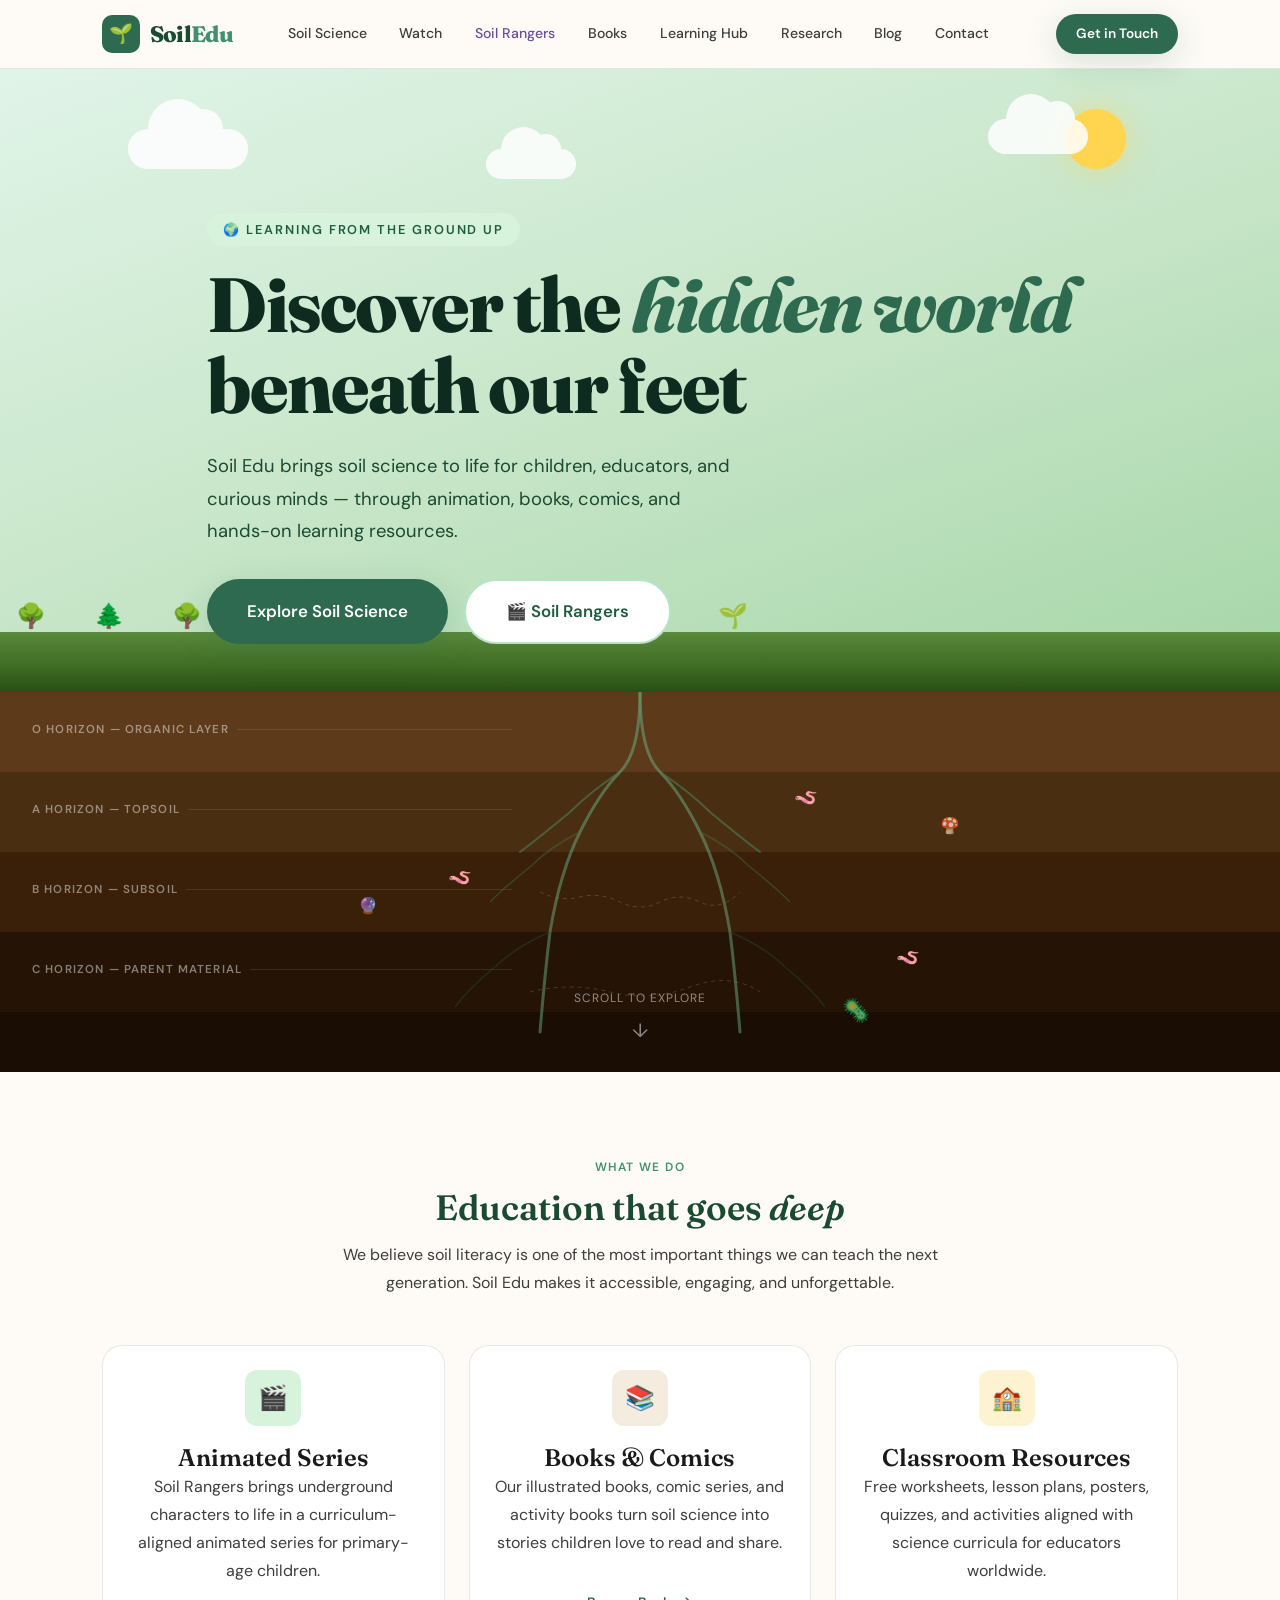
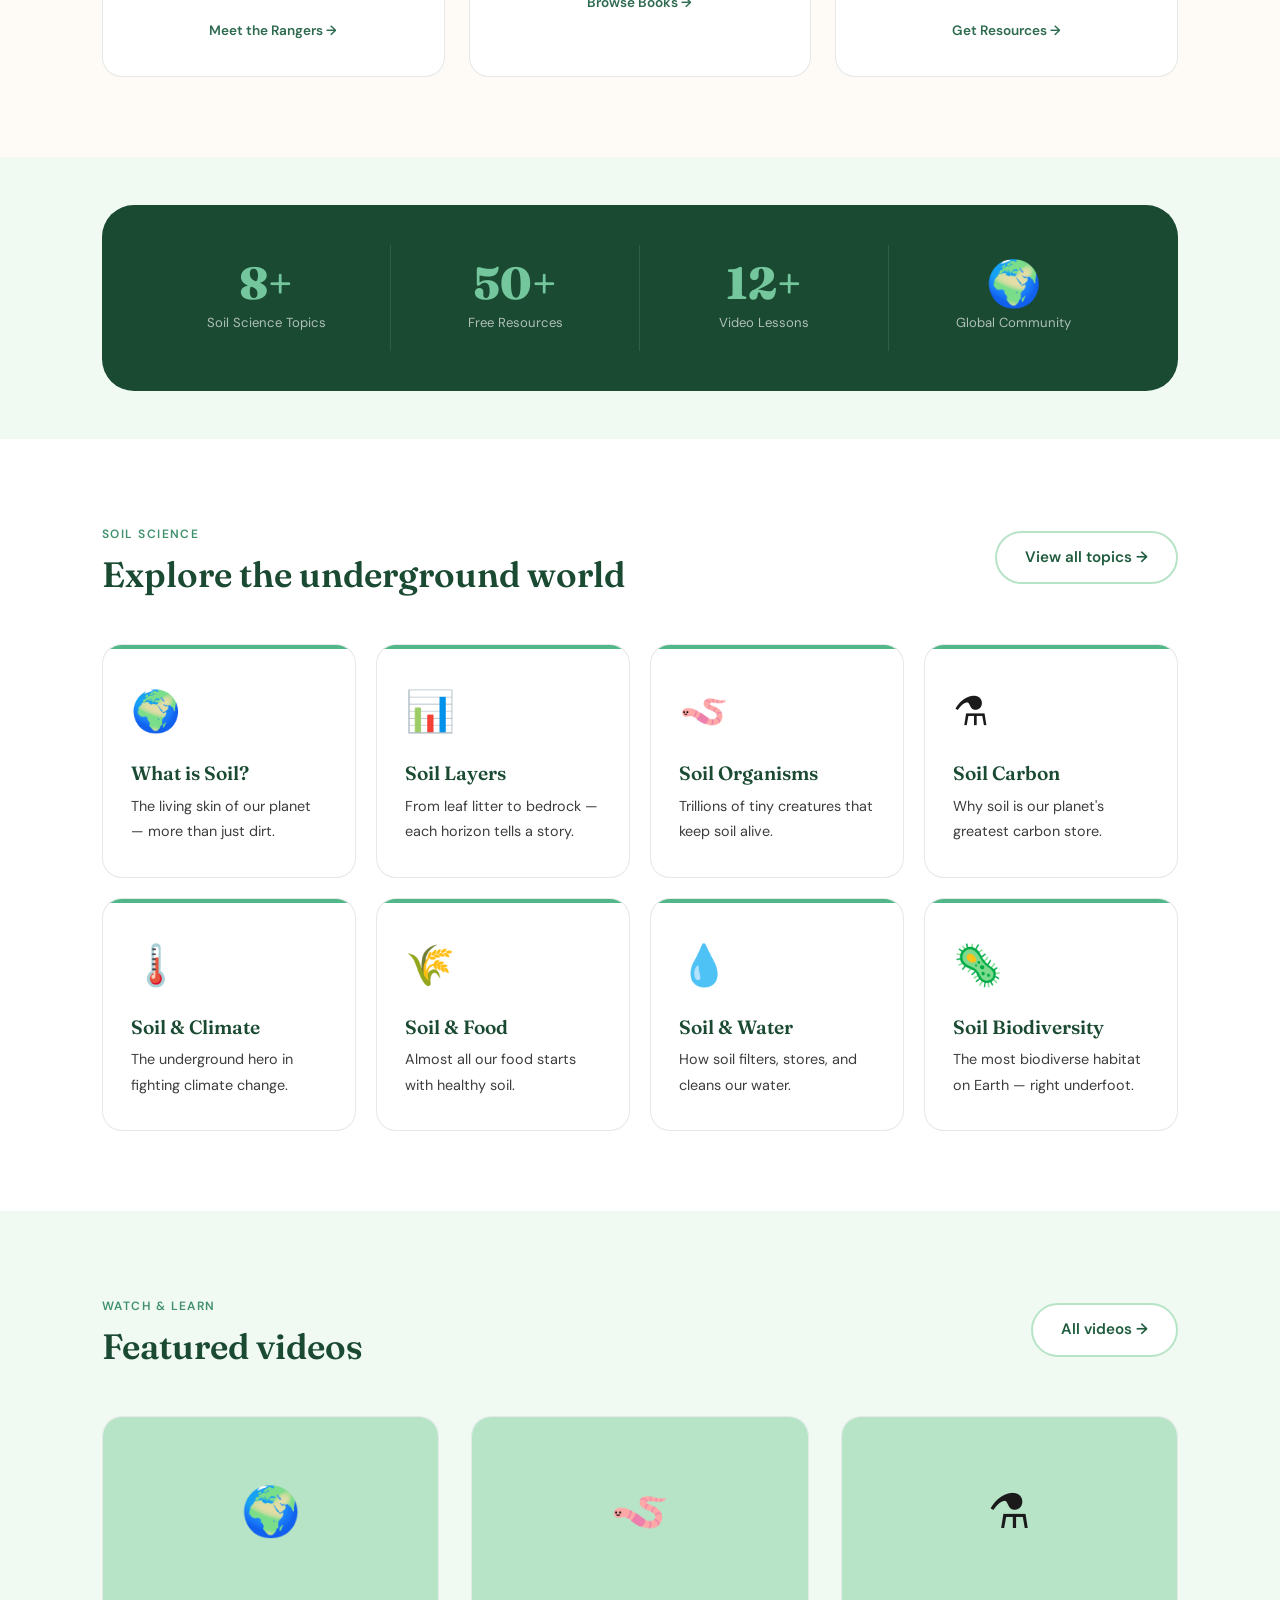
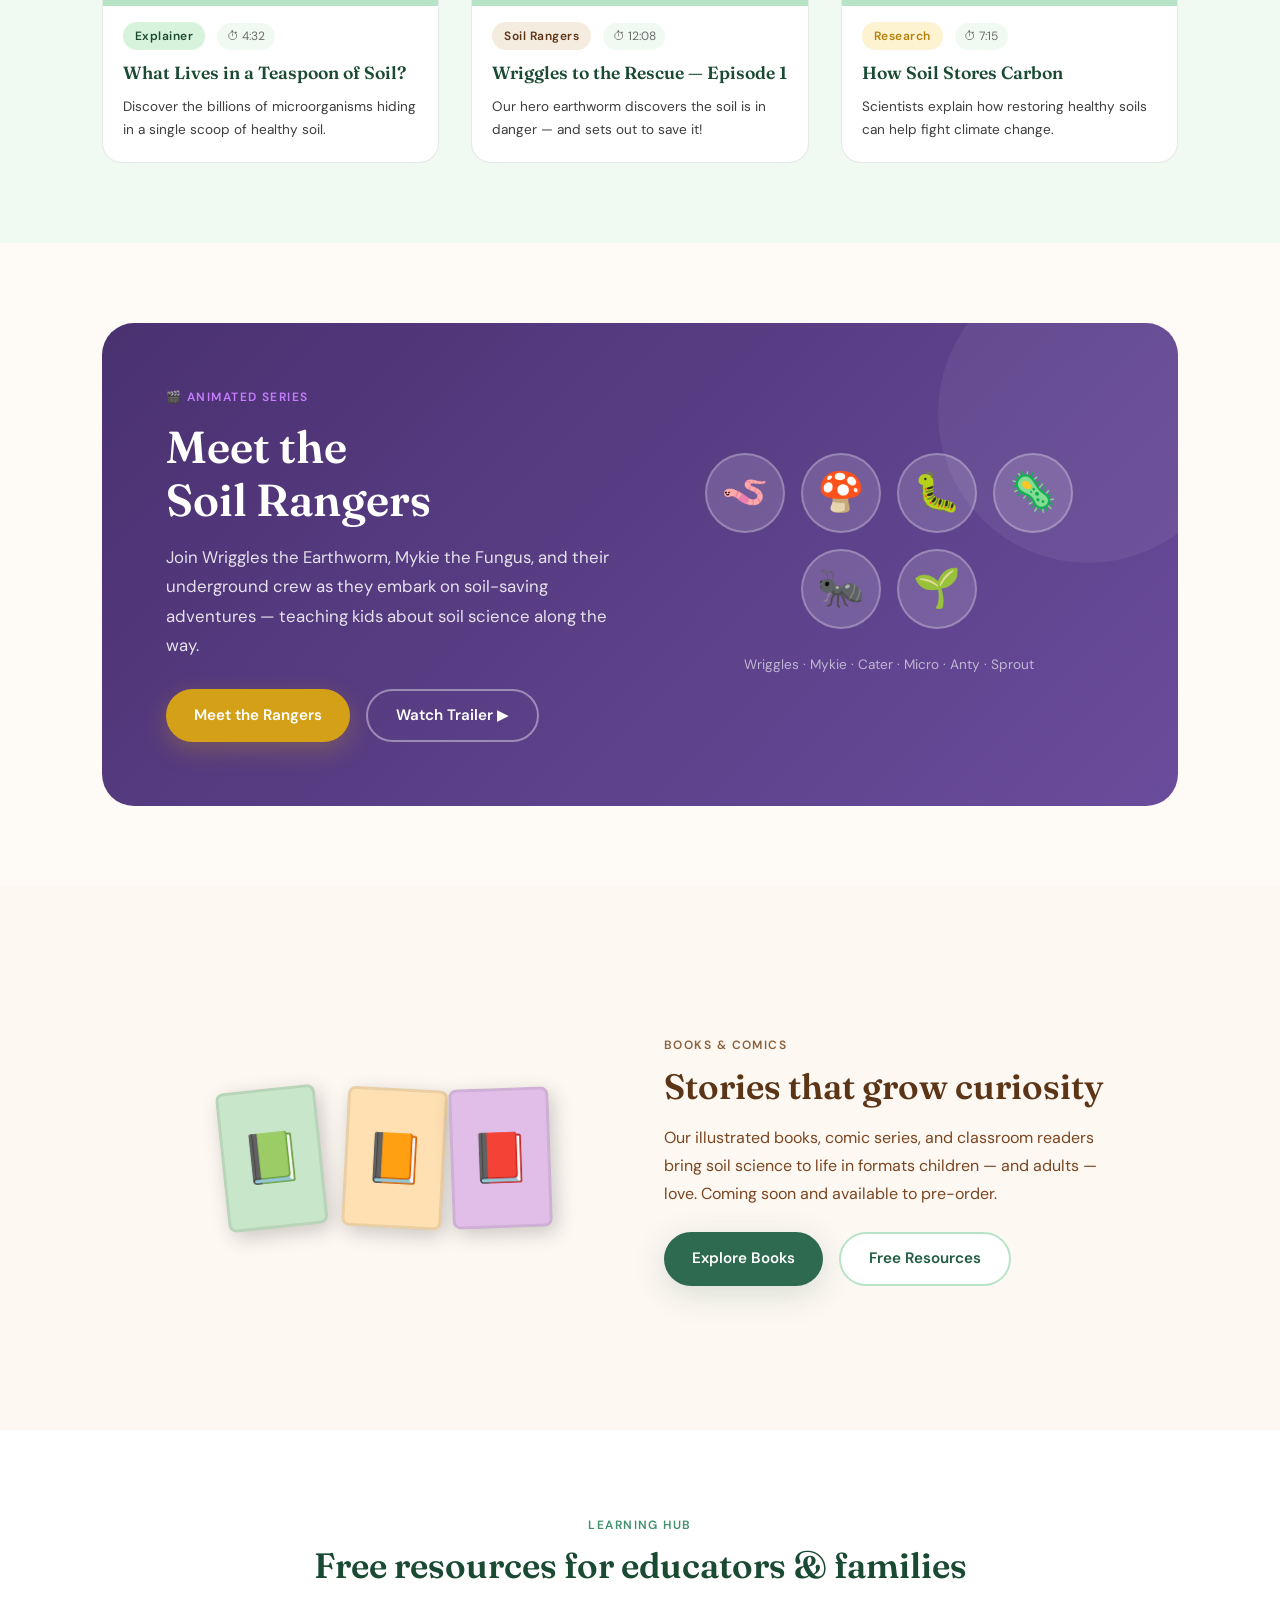
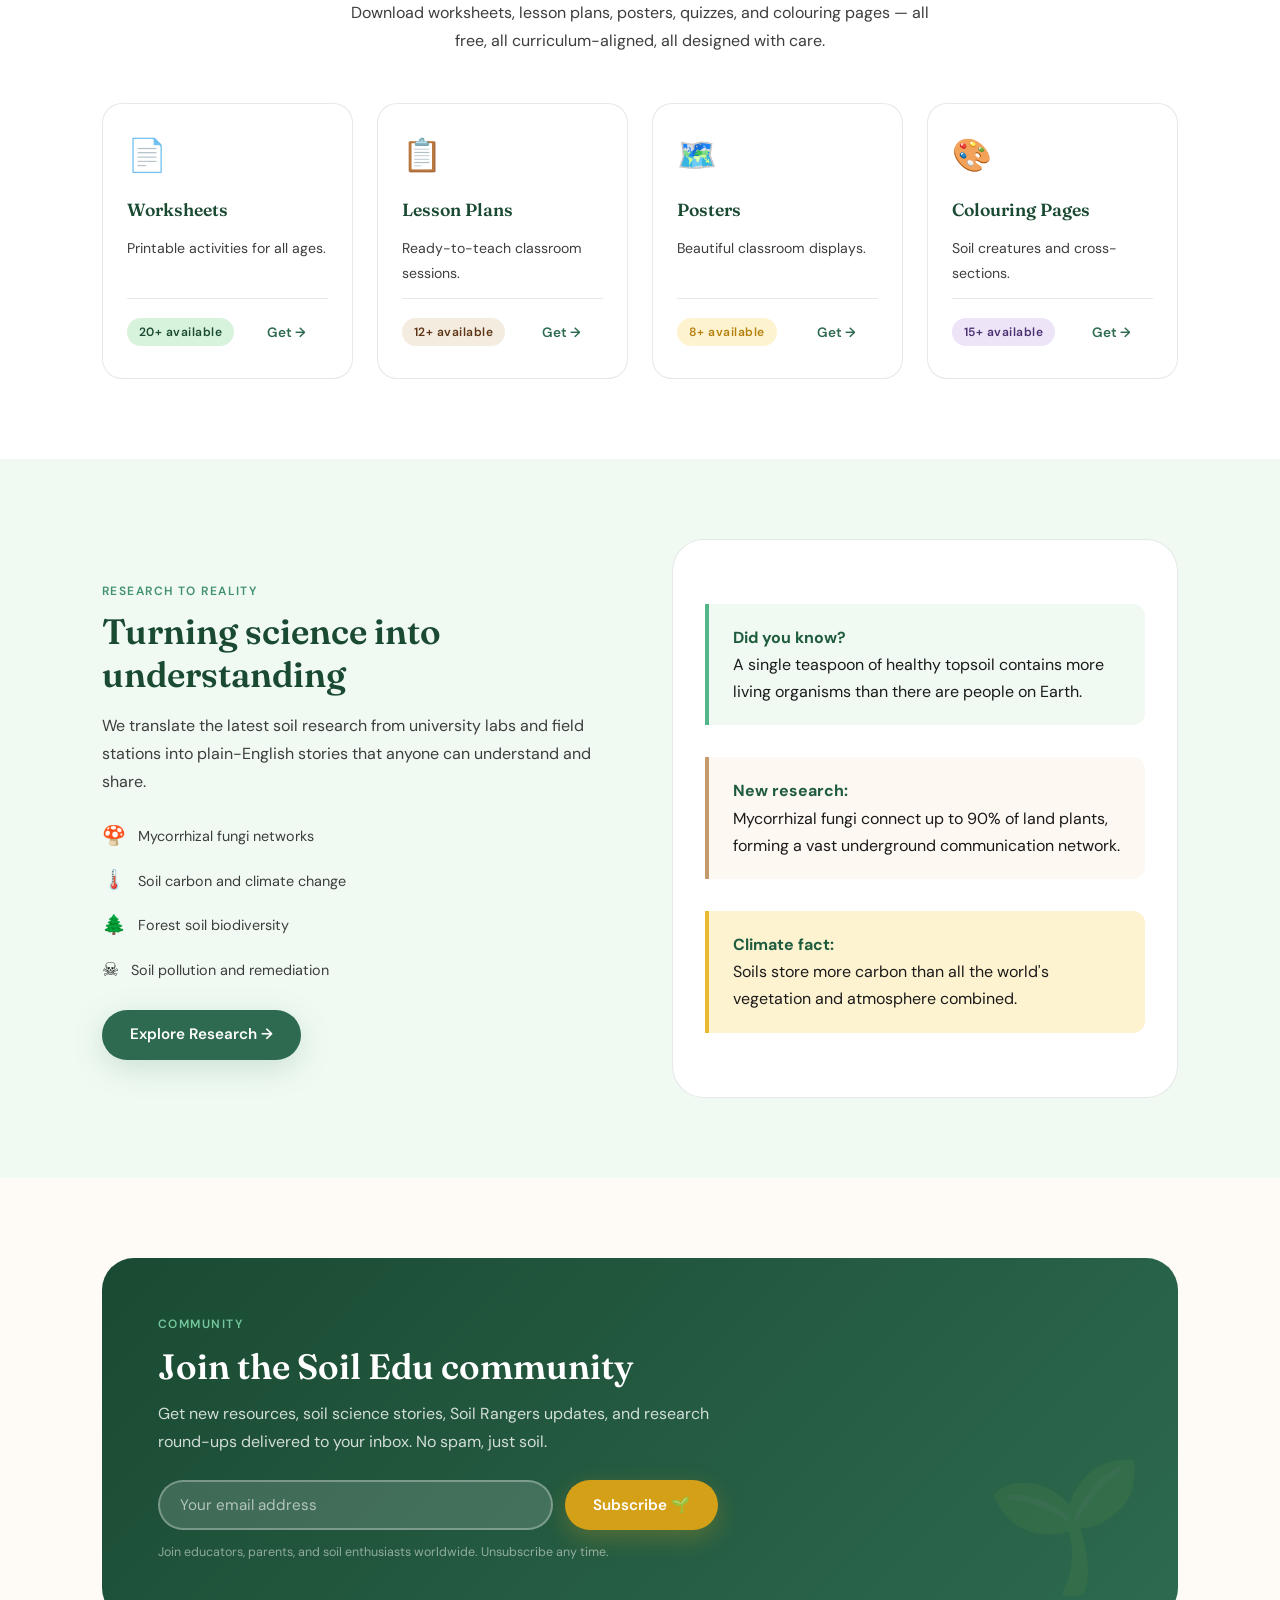
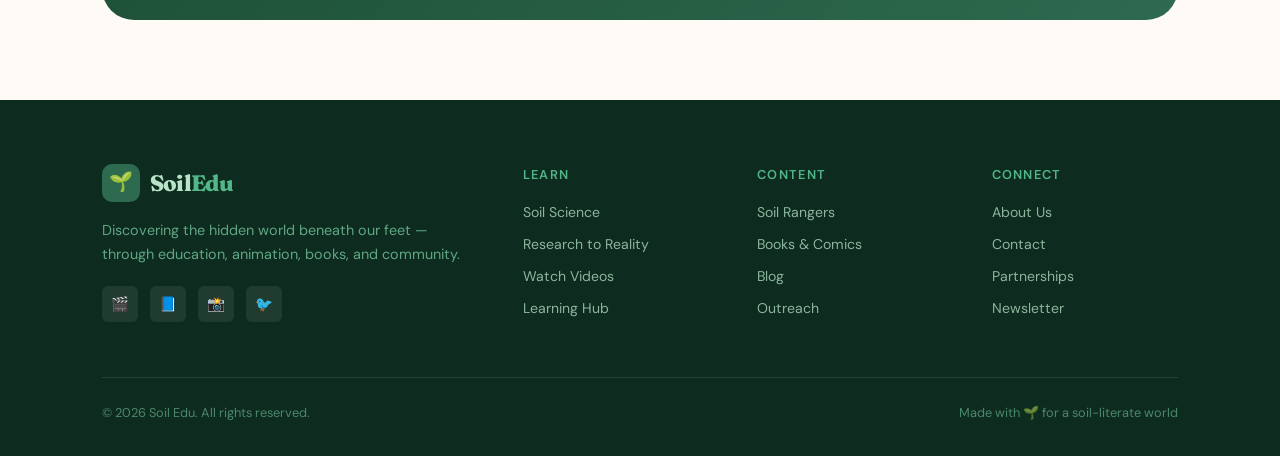
==== index.html @ 31ff9ec4 "Initial commit Created from https://vercel.com/new" ====
<!DOCTYPE html>
<html lang="en">
<head>
<meta charset="UTF-8">
<meta name="viewport" content="width=device-width, initial-scale=1.0">
<title>Soil Edu — Learning from the Ground Up</title>
<meta name="description" content="Discover the hidden world beneath our feet. Soil Edu is a soil science education platform for children, educators, and curious minds.">
<link rel="stylesheet" href="css/style.css">
<style>
/* ── HOME-SPECIFIC ─── */
.hero-above {
  min-height: 70vh;
  background: linear-gradient(160deg, #e0f4e8 0%, #c8e6c9 50%, #a5d6a7 100%);
}
.hero-landscape {
  position: absolute; bottom: 0; left: 0; right: 0; height: 200px;
  pointer-events: none; overflow: hidden;
}
.cloud {
  position: absolute; background: white; border-radius: 40px;
  opacity: 0.85;
}
.cloud::before, .cloud::after {
  content: ''; position: absolute; background: white; border-radius: 50%;
}
.cloud-1 { width: 120px; height: 40px; top: 60px; left: 10%; }
.cloud-1::before { width: 60px; height: 60px; top: -30px; left: 20px; }
.cloud-1::after  { width: 40px; height: 40px; top: -20px; left: 55px; }
.cloud-2 { width: 90px; height: 30px; top: 80px; left: 38%; }
.cloud-2::before { width: 45px; height: 45px; top: -22px; left: 15px; }
.cloud-2::after  { width: 30px; height: 30px; top: -15px; left: 45px; }
.cloud-3 { width: 100px; height: 35px; top: 50px; right: 15%; }
.cloud-3::before { width: 50px; height: 50px; top: -25px; left: 18px; }
.cloud-3::after  { width: 35px; height: 35px; top: -18px; left: 52px; }
.sun {
  position: absolute; top: 40px; right: 12%;
  width: 60px; height: 60px; background: #FFD54F;
  border-radius: 50%; box-shadow: 0 0 30px rgba(255,213,79,0.5);
}
.ground-strip {
  background: linear-gradient(180deg, #5a8a3c 0%, #3d6b22 60%, #2a4d17 100%);
  height: 60px; position: absolute; bottom: 0; left: 0; right: 0;
  border-radius: 0 0 0 0;
}
.ground-strip::before {
  content: '🌳🌲🌳🌿🌱🌿🌲🌳🌿🌱';
  position: absolute; bottom: 55px; left: 0; right: 0;
  text-align: justify; font-size: 1.5rem; letter-spacing: 3rem;
  padding: 0 1rem;
}
.hero-below-soil {
  position: relative; background: linear-gradient(180deg, #4a2c0a 0%, #3b2208 40%, #251606 100%);
  height: 380px; overflow: hidden;
}
.soil-stripe { position: absolute; left: 0; right: 0; }
.s1 { top: 0; height: 80px; background: #5d3a1a; }
.s2 { top: 80px; height: 80px; background: #4a2e12; }
.s3 { top: 160px; height: 80px; background: #3a2008; }
.s4 { top: 240px; height: 80px; background: #251406; }
.s5 { top: 320px; height: 60px; background: #1a0e04; }
.soil-label {
  position: absolute; left: 2rem; font-size: 0.72rem; font-weight: 600;
  letter-spacing: 0.1em; text-transform: uppercase; color: rgba(255,255,255,0.45);
  display: flex; align-items: center; gap: 0.5rem;
}
.soil-label::after { content: ''; flex: 1; height: 1px; background: rgba(255,255,255,0.1); }
.l1 { top: 28px; } .l2 { top: 108px; } .l3 { top: 188px; } .l4 { top: 268px; }

/* roots SVG styled inline */
.root-svg { position: absolute; top: 0; left: 50%; transform: translateX(-50%); opacity: 0.6; }
.worm { position: absolute; font-size: 1.2rem; animation: wiggle 3s ease-in-out infinite; }
.fungus { position: absolute; font-size: 1rem; opacity: 0.7; }
@keyframes wiggle { 0%,100%{transform:rotate(-8deg)} 50%{transform:rotate(8deg)} }

.scroll-hint {
  position: absolute; bottom: 1.5rem; left: 50%; transform: translateX(-50%);
  display: flex; flex-direction: column; align-items: center; gap: 0.4rem;
  font-size: 0.75rem; color: rgba(255,255,255,0.5); letter-spacing: 0.08em;
  text-transform: uppercase;
  animation: bounce 2s ease-in-out infinite;
}
.scroll-hint .arrow { font-size: 1.2rem; }
@keyframes bounce { 0%,100%{transform:translateX(-50%) translateY(0)} 50%{transform:translateX(-50%) translateY(6px)} }

/* ── EXPLORE SECTION ── */
.topic-grid { display: grid; grid-template-columns: repeat(auto-fit, minmax(200px,1fr)); gap: 1.25rem; }

/* ── VIDEO SECTION ── */
.video-thumb-img {
  width: 100%; aspect-ratio: 16/9;
  background: var(--green-200); display: flex; align-items: center; justify-content: center;
  font-size: 3rem; border-radius: var(--radius-md) var(--radius-md) 0 0;
}
.video-wrapper { background: var(--white); border: 1px solid var(--border); border-radius: var(--radius-lg); overflow: hidden; transition: var(--transition); }
.video-wrapper:hover { box-shadow: var(--shadow-md); transform: translateY(-4px); }
.video-info { padding: 1rem 1.25rem 1.25rem; }
.video-duration { font-size: 0.75rem; color: var(--text-muted); background: var(--green-50); padding: 0.2rem 0.6rem; border-radius: var(--radius-pill); }

/* ── RANGERS SPOTLIGHT ── */
.rangers-spotlight {
  background: linear-gradient(135deg, var(--purple-700) 0%, var(--purple-600) 100%);
  border-radius: var(--radius-xl); padding: 4rem; color: var(--white);
  position: relative; overflow: hidden; display: grid; grid-template-columns: 1fr 1fr; gap: 3rem; align-items: center;
}
.rangers-spotlight::before {
  content: ''; position: absolute; top: -60px; right: -60px;
  width: 300px; height: 300px; border-radius: 50%;
  background: rgba(255,255,255,0.06); pointer-events: none;
}
.rangers-chars { display: flex; gap: 0.5rem; justify-content: center; }
.char-bubble {
  width: 80px; height: 80px; border-radius: 50%;
  display: flex; align-items: center; justify-content: center; font-size: 2.4rem;
  background: rgba(255,255,255,0.15); border: 2px solid rgba(255,255,255,0.25);
  transition: var(--transition);
}
.char-bubble:hover { transform: scale(1.15) translateY(-4px); background: rgba(255,255,255,0.25); }

/* ── STATS BANNER ── */
.stats-banner {
  background: var(--green-800); color: var(--white);
  border-radius: var(--radius-xl); padding: 2.5rem; margin: 0;
  display: grid; grid-template-columns: repeat(4,1fr); divide-x: 1px;
}
.stat-item { text-align: center; padding: 1rem; border-right: 1px solid rgba(255,255,255,0.1); }
.stat-item:last-child { border-right: none; }
.stat-number { font-family: var(--font-display); font-size: 2.8rem; font-weight: 800; color: var(--green-300); line-height: 1; }
.stat-label { font-size: 0.82rem; color: rgba(255,255,255,0.65); margin-top: 0.4rem; }

/* ── BOOKS TEASER ── */
.books-teaser { background: var(--brown-50); border-radius: var(--radius-xl); padding: 4rem; display: grid; grid-template-columns: 1fr 1fr; gap: 3rem; align-items: center; }
.book-stack { display: flex; gap: 0.75rem; justify-content: center; flex-wrap: wrap; }
.book-cover {
  width: 100px; height: 140px; border-radius: 8px; display: flex; align-items: center; justify-content: center;
  font-size: 3rem; border: 3px solid rgba(0,0,0,0.08);
  transform-origin: bottom center;
  box-shadow: 4px 6px 20px rgba(0,0,0,0.2);
  transition: var(--transition);
}
.book-cover:hover { transform: rotate(-5deg) translateY(-8px); }
.book-cover:nth-child(1) { background: #c8e6c9; transform: rotate(-6deg); }
.book-cover:nth-child(2) { background: #ffe0b2; transform: rotate(3deg); }
.book-cover:nth-child(3) { background: #e1bee7; transform: rotate(-2deg); }

@media (max-width: 768px) {
  .rangers-spotlight, .books-teaser { grid-template-columns: 1fr; padding: 2.5rem; }
  .stats-banner { grid-template-columns: 1fr 1fr; }
}
</style>
</head>
<body>

<!-- NAV -->
<nav class="nav">
  <div class="nav-inner">
    <a href="index.html" class="nav-logo">
      <div class="nav-logo-mark">🌱</div>
      <span class="nav-logo-text">Soil<span>Edu</span></span>
    </a>
    <div class="nav-links">
      <a href="pages/soil-science.html" class="nav-link">Soil Science</a>
      <a href="pages/watch.html" class="nav-link">Watch</a>
      <a href="pages/soil-rangers.html" class="nav-link rangers">Soil Rangers</a>
      <a href="pages/books.html" class="nav-link">Books</a>
      <a href="pages/learning-hub.html" class="nav-link">Learning Hub</a>
      <a href="pages/research.html" class="nav-link">Research</a>
      <a href="pages/blog.html" class="nav-link">Blog</a>
      <a href="pages/contact.html" class="nav-link">Contact</a>
    </div>
    <a href="pages/contact.html" class="btn btn-primary btn-sm nav-cta">Get in Touch</a>
    <div class="nav-hamburger" aria-label="Menu">
      <span></span><span></span><span></span>
    </div>
  </div>
  <div class="nav-mobile">
    <a href="pages/soil-science.html" class="nav-link">Soil Science</a>
    <a href="pages/watch.html" class="nav-link">Watch</a>
    <a href="pages/soil-rangers.html" class="nav-link">🎬 Soil Rangers</a>
    <a href="pages/books.html" class="nav-link">Books & Comics</a>
    <a href="pages/learning-hub.html" class="nav-link">Learning Hub</a>
    <a href="pages/research.html" class="nav-link">Research</a>
    <a href="pages/blog.html" class="nav-link">Blog</a>
    <a href="pages/contact.html" class="nav-link">Contact</a>
  </div>
</nav>

<!-- HERO -->
<section class="hero">
  <!-- Above ground -->
  <div class="hero-above" style="min-height:65vh; position:relative;">
    <div class="sun"></div>
    <div class="cloud cloud-1"></div>
    <div class="cloud cloud-2"></div>
    <div class="cloud cloud-3"></div>
    <div class="hero-content" style="padding-top:4rem">
      <div class="hero-tagline">🌍 Learning from the Ground Up</div>
      <h1 class="hero-title">Discover the <em>hidden world</em><br>beneath our feet</h1>
      <p class="hero-subtitle">Soil Edu brings soil science to life for children, educators, and curious minds — through animation, books, comics, and hands-on learning resources.</p>
      <div class="hero-actions">
        <a href="pages/soil-science.html" class="btn btn-primary btn-lg">Explore Soil Science</a>
        <a href="pages/soil-rangers.html" class="btn btn-secondary btn-lg">🎬 Soil Rangers</a>
      </div>
    </div>
    <div class="ground-strip"></div>
  </div>

  <!-- Below ground — soil cross-section -->
  <div class="hero-below-soil">
    <div class="soil-stripe s1"></div>
    <div class="soil-stripe s2"></div>
    <div class="soil-stripe s3"></div>
    <div class="soil-stripe s4"></div>
    <div class="soil-stripe s5"></div>

    <span class="soil-label l1" style="left:2rem;right:60%">O Horizon — Organic layer</span>
    <span class="soil-label l2" style="left:2rem;right:60%">A Horizon — Topsoil</span>
    <span class="soil-label l3" style="left:2rem;right:60%">B Horizon — Subsoil</span>
    <span class="soil-label l4" style="left:2rem;right:60%">C Horizon — Parent material</span>

    <!-- Roots SVG -->
    <svg class="root-svg" width="600" height="380" viewBox="0 0 600 380" fill="none" xmlns="http://www.w3.org/2000/svg">
      <path d="M300 0 Q300 60 280 80 Q260 100 240 140 Q220 180 210 240 Q205 280 200 340" stroke="#74c69d" stroke-width="3" stroke-linecap="round" fill="none" opacity="0.7"/>
      <path d="M300 0 Q300 60 320 80 Q340 100 360 140 Q380 180 390 240 Q395 280 400 340" stroke="#74c69d" stroke-width="3" stroke-linecap="round" fill="none" opacity="0.7"/>
      <path d="M280 80 Q250 100 230 120 Q200 145 180 160" stroke="#52b788" stroke-width="2" stroke-linecap="round" fill="none" opacity="0.6"/>
      <path d="M320 80 Q350 100 370 120 Q400 145 420 160" stroke="#52b788" stroke-width="2" stroke-linecap="round" fill="none" opacity="0.6"/>
      <path d="M240 140 Q210 155 190 175 Q165 195 150 210" stroke="#40916c" stroke-width="1.5" fill="none" opacity="0.5"/>
      <path d="M360 140 Q390 155 410 175 Q435 195 450 210" stroke="#40916c" stroke-width="1.5" fill="none" opacity="0.5"/>
      <path d="M210 240 Q175 255 155 275 Q130 295 115 315" stroke="#2d6a4f" stroke-width="1.5" fill="none" opacity="0.45"/>
      <path d="M390 240 Q425 255 445 275 Q470 295 485 315" stroke="#2d6a4f" stroke-width="1.5" fill="none" opacity="0.45"/>
      <!-- fungal threads -->
      <path d="M200 200 Q220 210 240 205 Q260 200 280 210 Q300 220 320 210 Q340 200 360 210 Q380 220 400 200" stroke="#ddb892" stroke-width="1" fill="none" opacity="0.4" stroke-dasharray="4 4"/>
      <path d="M190 300 Q230 290 270 300 Q310 310 350 295 Q390 280 420 300" stroke="#ddb892" stroke-width="1" fill="none" opacity="0.35" stroke-dasharray="4 4"/>
    </svg>

    <div class="worm" style="top:90px;left:62%;animation-delay:0.5s">🪱</div>
    <div class="worm" style="top:170px;left:35%;animation-delay:1.2s">🪱</div>
    <div class="worm" style="top:250px;left:70%;animation-delay:0.8s">🪱</div>
    <div class="fungus" style="top:120px;right:25%">🍄</div>
    <div class="fungus" style="top:200px;left:28%">🔮</div>
    <div class="fungus" style="top:300px;right:32%;font-size:1.4rem">🦠</div>

    <div class="scroll-hint">
      <span>Scroll to explore</span>
      <span class="arrow">↓</span>
    </div>
  </div>
</section>

<!-- WHAT IS SOIL EDU -->
<section class="section bg-cream">
  <div class="container">
    <div class="section-header center reveal">
      <span class="eyebrow">What we do</span>
      <h2>Education that goes <em>deep</em></h2>
      <p>We believe soil literacy is one of the most important things we can teach the next generation. Soil Edu makes it accessible, engaging, and unforgettable.</p>
    </div>
    <div class="grid-3" style="gap:1.5rem">
      <div class="card card-body reveal reveal-delay-1" style="text-align:center">
        <div class="feature-icon" style="margin:0 auto 1rem">🎬</div>
        <h3>Animated Series</h3>
        <p>Soil Rangers brings underground characters to life in a curriculum-aligned animated series for primary-age children.</p>
        <a href="pages/soil-rangers.html" class="btn btn-ghost btn-sm mt-3">Meet the Rangers →</a>
      </div>
      <div class="card card-body reveal reveal-delay-2" style="text-align:center">
        <div class="feature-icon brown" style="margin:0 auto 1rem">📚</div>
        <h3>Books & Comics</h3>
        <p>Our illustrated books, comic series, and activity books turn soil science into stories children love to read and share.</p>
        <a href="pages/books.html" class="btn btn-ghost btn-sm mt-3">Browse Books →</a>
      </div>
      <div class="card card-body reveal reveal-delay-3" style="text-align:center">
        <div class="feature-icon gold" style="margin:0 auto 1rem">🏫</div>
        <h3>Classroom Resources</h3>
        <p>Free worksheets, lesson plans, posters, quizzes, and activities aligned with science curricula for educators worldwide.</p>
        <a href="pages/learning-hub.html" class="btn btn-ghost btn-sm mt-3">Get Resources →</a>
      </div>
    </div>
  </div>
</section>

<!-- STATS -->
<section class="section-sm" style="background:var(--green-50)">
  <div class="container">
    <div class="stats-banner reveal">
      <div class="stat-item"><div class="stat-number">8+</div><div class="stat-label">Soil Science Topics</div></div>
      <div class="stat-item"><div class="stat-number">50+</div><div class="stat-label">Free Resources</div></div>
      <div class="stat-item"><div class="stat-number">12+</div><div class="stat-label">Video Lessons</div></div>
      <div class="stat-item"><div class="stat-number">🌍</div><div class="stat-label">Global Community</div></div>
    </div>
  </div>
</section>

<!-- EXPLORE SOIL SCIENCE -->
<section class="section bg-white">
  <div class="container">
    <div class="flex-between mb-6 reveal">
      <div>
        <span class="eyebrow">Soil Science</span>
        <h2 style="color:var(--green-800);margin-top:0.5rem">Explore the underground world</h2>
      </div>
      <a href="pages/soil-science.html" class="btn btn-secondary">View all topics →</a>
    </div>
    <div class="topic-grid">
      <a href="pages/soil-science.html#what-is-soil" class="topic-card reveal reveal-delay-1">
        <span class="topic-emoji">🌍</span>
        <h3>What is Soil?</h3>
        <p>The living skin of our planet — more than just dirt.</p>
      </a>
      <a href="pages/soil-science.html#layers" class="topic-card reveal reveal-delay-2">
        <span class="topic-emoji">📊</span>
        <h3>Soil Layers</h3>
        <p>From leaf litter to bedrock — each horizon tells a story.</p>
      </a>
      <a href="pages/soil-science.html#organisms" class="topic-card reveal reveal-delay-3">
        <span class="topic-emoji">🪱</span>
        <h3>Soil Organisms</h3>
        <p>Trillions of tiny creatures that keep soil alive.</p>
      </a>
      <a href="pages/soil-science.html#carbon" class="topic-card reveal reveal-delay-4">
        <span class="topic-emoji">⚗️</span>
        <h3>Soil Carbon</h3>
        <p>Why soil is our planet's greatest carbon store.</p>
      </a>
      <a href="pages/soil-science.html#climate" class="topic-card reveal">
        <span class="topic-emoji">🌡️</span>
        <h3>Soil & Climate</h3>
        <p>The underground hero in fighting climate change.</p>
      </a>
      <a href="pages/soil-science.html#food" class="topic-card reveal reveal-delay-1">
        <span class="topic-emoji">🌾</span>
        <h3>Soil & Food</h3>
        <p>Almost all our food starts with healthy soil.</p>
      </a>
      <a href="pages/soil-science.html#water" class="topic-card reveal reveal-delay-2">
        <span class="topic-emoji">💧</span>
        <h3>Soil & Water</h3>
        <p>How soil filters, stores, and cleans our water.</p>
      </a>
      <a href="pages/soil-science.html#biodiversity" class="topic-card reveal reveal-delay-3">
        <span class="topic-emoji">🦠</span>
        <h3>Soil Biodiversity</h3>
        <p>The most biodiverse habitat on Earth — right underfoot.</p>
      </a>
    </div>
  </div>
</section>

<!-- VIDEOS -->
<section class="section" style="background:var(--green-50)">
  <div class="container">
    <div class="flex-between mb-6 reveal">
      <div>
        <span class="eyebrow">Watch & Learn</span>
        <h2 style="color:var(--green-800);margin-top:0.5rem">Featured videos</h2>
      </div>
      <a href="pages/watch.html" class="btn btn-secondary">All videos →</a>
    </div>
    <div class="grid-3">
      <div class="video-wrapper reveal reveal-delay-1">
        <div class="video-thumb-img">🌍</div>
        <div class="video-info">
          <div class="blog-meta">
            <span class="badge badge-green">Explainer</span>
            <span class="video-duration">⏱ 4:32</span>
          </div>
          <h4 style="color:var(--green-800);margin-top:0.5rem">What Lives in a Teaspoon of Soil?</h4>
          <p style="font-size:0.85rem;margin-top:0.4rem">Discover the billions of microorganisms hiding in a single scoop of healthy soil.</p>
        </div>
      </div>
      <div class="video-wrapper reveal reveal-delay-2">
        <div class="video-thumb-img">🪱</div>
        <div class="video-info">
          <div class="blog-meta">
            <span class="badge badge-brown">Soil Rangers</span>
            <span class="video-duration">⏱ 12:08</span>
          </div>
          <h4 style="color:var(--green-800);margin-top:0.5rem">Wriggles to the Rescue — Episode 1</h4>
          <p style="font-size:0.85rem;margin-top:0.4rem">Our hero earthworm discovers the soil is in danger — and sets out to save it!</p>
        </div>
      </div>
      <div class="video-wrapper reveal reveal-delay-3">
        <div class="video-thumb-img">⚗️</div>
        <div class="video-info">
          <div class="blog-meta">
            <span class="badge badge-gold">Research</span>
            <span class="video-duration">⏱ 7:15</span>
          </div>
          <h4 style="color:var(--green-800);margin-top:0.5rem">How Soil Stores Carbon</h4>
          <p style="font-size:0.85rem;margin-top:0.4rem">Scientists explain how restoring healthy soils can help fight climate change.</p>
        </div>
      </div>
    </div>
  </div>
</section>

<!-- SOIL RANGERS SPOTLIGHT -->
<section class="section">
  <div class="container">
    <div class="rangers-spotlight reveal">
      <div>
        <span style="font-size:0.75rem;font-weight:600;letter-spacing:0.12em;text-transform:uppercase;color:var(--purple-300);display:block;margin-bottom:0.75rem">🎬 Animated Series</span>
        <h2 style="color:white;font-size:clamp(1.8rem,3.5vw,2.8rem)">Meet the<br>Soil Rangers</h2>
        <p style="color:rgba(255,255,255,0.85);margin:1rem 0 1.75rem;font-size:1.05rem">Join Wriggles the Earthworm, Mykie the Fungus, and their underground crew as they embark on soil-saving adventures — teaching kids about soil science along the way.</p>
        <div style="display:flex;gap:1rem;flex-wrap:wrap">
          <a href="pages/soil-rangers.html" class="btn btn-gold">Meet the Rangers</a>
          <a href="pages/watch.html" class="btn" style="border:2px solid rgba(255,255,255,0.4);color:white;border-radius:var(--radius-pill);padding:0.75rem 1.75rem;font-size:0.95rem;font-weight:600">Watch Trailer ▶</a>
        </div>
      </div>
      <div>
        <div class="rangers-chars" style="flex-wrap:wrap;gap:1rem">
          <div class="char-bubble">🪱</div>
          <div class="char-bubble">🍄</div>
          <div class="char-bubble">🐛</div>
          <div class="char-bubble">🦠</div>
          <div class="char-bubble">🐜</div>
          <div class="char-bubble">🌱</div>
        </div>
        <p style="text-align:center;color:rgba(255,255,255,0.6);font-size:0.85rem;margin-top:1.5rem">Wriggles · Mykie · Cater · Micro · Anty · Sprout</p>
      </div>
    </div>
  </div>
</section>

<!-- BOOKS TEASER -->
<section class="section" style="background:var(--brown-50)">
  <div class="container">
    <div class="books-teaser reveal">
      <div class="book-stack">
        <div class="book-cover">📗</div>
        <div class="book-cover">📙</div>
        <div class="book-cover">📕</div>
      </div>
      <div>
        <span class="eyebrow" style="color:var(--brown-600)">Books & Comics</span>
        <h2 style="color:var(--brown-800);margin-top:0.5rem">Stories that grow curiosity</h2>
        <p style="color:var(--brown-700);margin:1rem 0 1.5rem">Our illustrated books, comic series, and classroom readers bring soil science to life in formats children — and adults — love. Coming soon and available to pre-order.</p>
        <div style="display:flex;gap:1rem;flex-wrap:wrap">
          <a href="pages/books.html" class="btn btn-primary">Explore Books</a>
          <a href="pages/learning-hub.html" class="btn btn-secondary">Free Resources</a>
        </div>
      </div>
    </div>
  </div>
</section>

<!-- LEARNING HUB TEASER -->
<section class="section bg-white">
  <div class="container">
    <div class="section-header center reveal">
      <span class="eyebrow">Learning Hub</span>
      <h2 style="color:var(--green-800)">Free resources for educators & families</h2>
      <p>Download worksheets, lesson plans, posters, quizzes, and colouring pages — all free, all curriculum-aligned, all designed with care.</p>
    </div>
    <div class="grid-4 mt-6">
      <div class="resource-card reveal reveal-delay-1">
        <div class="resource-icon">📄</div>
        <h4>Worksheets</h4>
        <p>Printable activities for all ages.</p>
        <div class="resource-footer">
          <span class="badge badge-green">20+ available</span>
          <a href="pages/learning-hub.html" class="btn btn-ghost btn-sm">Get →</a>
        </div>
      </div>
      <div class="resource-card reveal reveal-delay-2">
        <div class="resource-icon">📋</div>
        <h4>Lesson Plans</h4>
        <p>Ready-to-teach classroom sessions.</p>
        <div class="resource-footer">
          <span class="badge badge-brown">12+ available</span>
          <a href="pages/learning-hub.html" class="btn btn-ghost btn-sm">Get →</a>
        </div>
      </div>
      <div class="resource-card reveal reveal-delay-3">
        <div class="resource-icon">🗺️</div>
        <h4>Posters</h4>
        <p>Beautiful classroom displays.</p>
        <div class="resource-footer">
          <span class="badge badge-gold">8+ available</span>
          <a href="pages/learning-hub.html" class="btn btn-ghost btn-sm">Get →</a>
        </div>
      </div>
      <div class="resource-card reveal reveal-delay-4">
        <div class="resource-icon">🎨</div>
        <h4>Colouring Pages</h4>
        <p>Soil creatures and cross-sections.</p>
        <div class="resource-footer">
          <span class="badge badge-purple">15+ available</span>
          <a href="pages/learning-hub.html" class="btn btn-ghost btn-sm">Get →</a>
        </div>
      </div>
    </div>
  </div>
</section>

<!-- RESEARCH TEASER -->
<section class="section" style="background:var(--green-50)">
  <div class="container">
    <div class="grid-2" style="gap:4rem;align-items:center">
      <div class="reveal">
        <span class="eyebrow">Research to Reality</span>
        <h2 style="color:var(--green-800);margin-top:0.5rem">Turning science into understanding</h2>
        <p style="margin:1rem 0">We translate the latest soil research from university labs and field stations into plain-English stories that anyone can understand and share.</p>
        <div style="display:flex;flex-direction:column;gap:0.75rem;margin:1.5rem 0">
          <div style="display:flex;align-items:center;gap:0.75rem"><span style="font-size:1.2rem">🍄</span><span style="font-size:0.9rem;color:var(--text-mid)">Mycorrhizal fungi networks</span></div>
          <div style="display:flex;align-items:center;gap:0.75rem"><span style="font-size:1.2rem">🌡️</span><span style="font-size:0.9rem;color:var(--text-mid)">Soil carbon and climate change</span></div>
          <div style="display:flex;align-items:center;gap:0.75rem"><span style="font-size:1.2rem">🌲</span><span style="font-size:0.9rem;color:var(--text-mid)">Forest soil biodiversity</span></div>
          <div style="display:flex;align-items:center;gap:0.75rem"><span style="font-size:1.2rem">☠️</span><span style="font-size:0.9rem;color:var(--text-mid)">Soil pollution and remediation</span></div>
        </div>
        <a href="pages/research.html" class="btn btn-primary">Explore Research →</a>
      </div>
      <div class="reveal reveal-delay-2">
        <div style="background:var(--white);border-radius:var(--radius-xl);padding:2rem;border:1px solid var(--border)">
          <div class="callout">
            <strong>Did you know?</strong><br>
            A single teaspoon of healthy topsoil contains more living organisms than there are people on Earth.
          </div>
          <div class="callout brown" style="margin-top:1rem">
            <strong>New research:</strong><br>
            Mycorrhizal fungi connect up to 90% of land plants, forming a vast underground communication network.
          </div>
          <div class="callout gold" style="margin-top:1rem">
            <strong>Climate fact:</strong><br>
            Soils store more carbon than all the world's vegetation and atmosphere combined.
          </div>
        </div>
      </div>
    </div>
  </div>
</section>

<!-- NEWSLETTER -->
<section class="section">
  <div class="container">
    <div class="newsletter-section reveal">
      <div style="max-width:560px">
        <span style="font-size:0.75rem;font-weight:600;letter-spacing:0.12em;text-transform:uppercase;color:var(--green-300);display:block;margin-bottom:0.75rem">Community</span>
        <h2 style="color:white">Join the Soil Edu community</h2>
        <p style="color:rgba(255,255,255,0.8);margin-top:0.75rem">Get new resources, soil science stories, Soil Rangers updates, and research round-ups delivered to your inbox. No spam, just soil.</p>
        <form class="newsletter-form" onsubmit="return false">
          <input type="email" placeholder="Your email address" class="newsletter-input" required>
          <button type="submit" class="btn btn-gold">Subscribe 🌱</button>
        </form>
        <p style="font-size:0.78rem;color:rgba(255,255,255,0.5);margin-top:0.75rem">Join educators, parents, and soil enthusiasts worldwide. Unsubscribe any time.</p>
      </div>
    </div>
  </div>
</section>

<!-- FOOTER -->
<footer class="footer">
  <div class="container">
    <div class="footer-grid">
      <div class="footer-brand">
        <div class="nav-logo" style="margin-bottom:0.5rem">
          <div class="nav-logo-mark">🌱</div>
          <span class="nav-logo-text" style="color:var(--green-200)">Soil<span style="color:var(--green-400)">Edu</span></span>
        </div>
        <p>Discovering the hidden world beneath our feet — through education, animation, books, and community.</p>
        <div class="footer-socials">
          <a href="#" class="footer-social">🎬</a>
          <a href="#" class="footer-social">📘</a>
          <a href="#" class="footer-social">📸</a>
          <a href="#" class="footer-social">🐦</a>
        </div>
      </div>
      <div class="footer-col">
        <h5>Learn</h5>
        <a href="pages/soil-science.html">Soil Science</a>
        <a href="pages/research.html">Research to Reality</a>
        <a href="pages/watch.html">Watch Videos</a>
        <a href="pages/learning-hub.html">Learning Hub</a>
      </div>
      <div class="footer-col">
        <h5>Content</h5>
        <a href="pages/soil-rangers.html">Soil Rangers</a>
        <a href="pages/books.html">Books & Comics</a>
        <a href="pages/blog.html">Blog</a>
        <a href="pages/outreach.html">Outreach</a>
      </div>
      <div class="footer-col">
        <h5>Connect</h5>
        <a href="pages/about.html">About Us</a>
        <a href="pages/contact.html">Contact</a>
        <a href="pages/contact.html#partners">Partnerships</a>
        <a href="#">Newsletter</a>
      </div>
    </div>
    <div class="footer-bottom">
      <span>© 2026 Soil Edu. All rights reserved.</span>
      <span>Made with 🌱 for a soil-literate world</span>
    </div>
  </div>
</footer>

<script src="js/main.js"></script>
</body>
</html>
---- css/style.css ----
/* ============================================================
   SOIL EDU — Global Design System
   Organic · Educational · Nature-Inspired
   Fonts: Fraunces (display) + DM Sans (body)
   ============================================================ */

@import url('https://fonts.googleapis.com/css2?family=Fraunces:ital,opsz,wght@0,9..144,300;0,9..144,600;0,9..144,800;1,9..144,400&family=DM+Sans:ital,opsz,wght@0,9..40,300;0,9..40,400;0,9..40,500;0,9..40,600;1,9..40,400&display=swap');

/* ── TOKENS ─────────────────────────────────────────────── */
:root {
  --green-900: #0d2b1f;
  --green-800: #1a4a32;
  --green-700: #1f5c3e;
  --green-600: #2d6a4f;
  --green-500: #40916c;
  --green-400: #52b788;
  --green-300: #74c69d;
  --green-200: #b7e4c7;
  --green-100: #d8f3dc;
  --green-50:  #f0faf3;

  --brown-900: #3b1f0d;
  --brown-800: #5c3416;
  --brown-700: #7a4520;
  --brown-600: #8b5e3c;
  --brown-500: #a67c52;
  --brown-400: #c49a6c;
  --brown-300: #ddb892;
  --brown-200: #eddabd;
  --brown-100: #f5ece0;
  --brown-50:  #fdf8f2;

  --gold-600:  #b5810d;
  --gold-500:  #d4a017;
  --gold-400:  #e8b931;
  --gold-300:  #f5cf6b;
  --gold-200:  #fae09e;
  --gold-100:  #fef3d0;

  --purple-700: #4a3170;
  --purple-600: #6a4c9c;
  --purple-500: #8b67c4;
  --purple-300: #c77dff;
  --purple-100: #ede4f8;

  --soil-dark:  #3d2b1f;
  --soil-mid:   #6b4226;
  --soil-light: #a0785a;

  --cream:      #fefbf6;
  --white:      #ffffff;
  --text-dark:  #1a1a1a;
  --text-mid:   #3d3d3d;
  --text-muted: #6b6b6b;
  --text-light: #9a9a9a;
  --border:     rgba(43,78,60,0.12);
  --border-mid: rgba(43,78,60,0.22);

  --font-display: 'Fraunces', Georgia, serif;
  --font-body:    'DM Sans', system-ui, sans-serif;

  --radius-sm:  6px;
  --radius-md:  12px;
  --radius-lg:  20px;
  --radius-xl:  32px;
  --radius-pill:9999px;

  --shadow-sm:  0 2px 8px rgba(0,0,0,0.06);
  --shadow-md:  0 4px 20px rgba(0,0,0,0.10);
  --shadow-lg:  0 12px 40px rgba(0,0,0,0.14);
  --shadow-green: 0 8px 32px rgba(45,106,79,0.18);

  --transition: 0.25s cubic-bezier(0.4,0,0.2,1);

  --container: 1140px;
  --container-sm: 760px;
}

/* ── RESET ──────────────────────────────────────────────── */
*, *::before, *::after { box-sizing: border-box; margin: 0; padding: 0; }
html { scroll-behavior: smooth; font-size: 16px; }
body {
  font-family: var(--font-body);
  background: var(--cream);
  color: var(--text-dark);
  line-height: 1.7;
  -webkit-font-smoothing: antialiased;
}
img { max-width: 100%; height: auto; display: block; }
a { color: inherit; text-decoration: none; }
button { cursor: pointer; border: none; background: none; font-family: inherit; }
ul, ol { list-style: none; }

/* ── TYPOGRAPHY ─────────────────────────────────────────── */
.display-xl { font-family: var(--font-display); font-size: clamp(3rem,7vw,5.5rem); font-weight: 800; line-height: 1.05; letter-spacing: -0.02em; }
.display-lg { font-family: var(--font-display); font-size: clamp(2.2rem,5vw,3.8rem); font-weight: 800; line-height: 1.1;  letter-spacing: -0.02em; }
.display-md { font-family: var(--font-display); font-size: clamp(1.6rem,3.5vw,2.6rem); font-weight: 600; line-height: 1.2;  letter-spacing: -0.015em; }
.display-sm { font-family: var(--font-display); font-size: clamp(1.2rem,2.5vw,1.8rem); font-weight: 600; line-height: 1.3; }

h1, h2, h3, h4, h5 { font-family: var(--font-display); }
h1 { font-size: clamp(2rem,4.5vw,3.2rem); font-weight: 800; line-height: 1.1; }
h2 { font-size: clamp(1.5rem,3vw,2.2rem); font-weight: 600; line-height: 1.2; }
h3 { font-size: clamp(1.1rem,2vw,1.5rem); font-weight: 600; line-height: 1.3; }
h4 { font-size: 1.1rem; font-weight: 600; }
p  { font-size: 1rem; line-height: 1.75; color: var(--text-mid); }
.lead { font-size: 1.15rem; line-height: 1.8; color: var(--text-mid); }
.caption { font-size: 0.8rem; color: var(--text-muted); letter-spacing: 0.03em; }
.eyebrow { font-family: var(--font-body); font-size: 0.75rem; font-weight: 600; letter-spacing: 0.12em; text-transform: uppercase; color: var(--green-500); }

/* ── LAYOUT ─────────────────────────────────────────────── */
.container { max-width: var(--container); margin: 0 auto; padding: 0 2rem; }
.container-sm { max-width: var(--container-sm); margin: 0 auto; padding: 0 2rem; }
.section { padding: 5rem 0; }
.section-sm { padding: 3rem 0; }
.section-lg { padding: 7rem 0; }
.grid-2 { display: grid; grid-template-columns: repeat(2, 1fr); gap: 2rem; }
.grid-3 { display: grid; grid-template-columns: repeat(3, 1fr); gap: 2rem; }
.grid-4 { display: grid; grid-template-columns: repeat(4, 1fr); gap: 1.5rem; }
.flex { display: flex; }
.flex-center { display: flex; align-items: center; justify-content: center; }
.flex-between { display: flex; align-items: center; justify-content: space-between; }
.gap-1 { gap: 0.5rem; } .gap-2 { gap: 1rem; } .gap-3 { gap: 1.5rem; } .gap-4 { gap: 2rem; }
.text-center { text-align: center; }
.mt-1 { margin-top: 0.5rem; } .mt-2 { margin-top: 1rem; } .mt-3 { margin-top: 1.5rem; }
.mt-4 { margin-top: 2rem; } .mt-6 { margin-top: 3rem; } .mt-8 { margin-top: 4rem; }
.mb-1 { margin-bottom: 0.5rem; } .mb-2 { margin-bottom: 1rem; } .mb-3 { margin-bottom: 1.5rem; }
.mb-4 { margin-bottom: 2rem; } .mb-6 { margin-bottom: 3rem; }

/* ── BUTTONS ─────────────────────────────────────────────── */
.btn {
  display: inline-flex; align-items: center; gap: 0.5rem;
  padding: 0.75rem 1.75rem; border-radius: var(--radius-pill);
  font-family: var(--font-body); font-size: 0.95rem; font-weight: 600;
  transition: var(--transition); white-space: nowrap;
}
.btn-primary {
  background: var(--green-600); color: var(--white);
  box-shadow: var(--shadow-green);
}
.btn-primary:hover { background: var(--green-700); transform: translateY(-2px); box-shadow: 0 12px 36px rgba(45,106,79,0.28); }
.btn-secondary {
  background: var(--white); color: var(--green-700);
  border: 2px solid var(--green-200);
}
.btn-secondary:hover { border-color: var(--green-500); background: var(--green-50); transform: translateY(-2px); }
.btn-gold {
  background: var(--gold-500); color: var(--white);
  box-shadow: 0 8px 24px rgba(212,160,23,0.28);
}
.btn-gold:hover { background: var(--gold-600); transform: translateY(-2px); }
.btn-ghost { color: var(--green-600); border: 2px solid transparent; }
.btn-ghost:hover { border-color: var(--green-200); background: var(--green-50); }
.btn-sm { padding: 0.5rem 1.25rem; font-size: 0.85rem; }
.btn-lg { padding: 1rem 2.5rem; font-size: 1.05rem; }

/* ── BADGE / PILL ────────────────────────────────────────── */
.badge {
  display: inline-flex; align-items: center; gap: 0.3rem;
  padding: 0.25rem 0.75rem; border-radius: var(--radius-pill);
  font-size: 0.75rem; font-weight: 600; letter-spacing: 0.04em;
}
.badge-green  { background: var(--green-100);  color: var(--green-800); }
.badge-brown  { background: var(--brown-100);  color: var(--brown-800); }
.badge-gold   { background: var(--gold-100);   color: var(--gold-600); }
.badge-purple { background: var(--purple-100); color: var(--purple-700); }
.badge-soil   { background: var(--brown-200);  color: var(--soil-dark); }

/* ── CARDS ───────────────────────────────────────────────── */
.card {
  background: var(--white); border-radius: var(--radius-lg);
  border: 1px solid var(--border); overflow: hidden;
  transition: var(--transition);
}
.card:hover { box-shadow: var(--shadow-md); transform: translateY(-4px); border-color: var(--border-mid); }
.card-body { padding: 1.5rem; }
.card-img { width: 100%; height: 200px; object-fit: cover; }

/* ── SECTION HEADERS ─────────────────────────────────────── */
.section-header { margin-bottom: 3rem; }
.section-header.center { text-align: center; }
.section-header h2 { color: var(--green-800); margin-top: 0.5rem; }
.section-header p { margin-top: 0.75rem; max-width: 600px; }
.section-header.center p { margin-inline: auto; }

/* ── DIVIDER ─────────────────────────────────────────────── */
.divider-soil {
  height: 80px; overflow: hidden; line-height: 0;
}
.divider-soil svg { display: block; width: 100%; height: 100%; }

/* ── SOIL TEXTURE BG ─────────────────────────────────────── */
.bg-soil { background: linear-gradient(180deg, var(--brown-800) 0%, var(--soil-dark) 100%); }
.bg-green { background: var(--green-600); }
.bg-green-light { background: var(--green-50); }
.bg-cream { background: var(--cream); }
.bg-white { background: var(--white); }
.bg-dark  { background: var(--green-900); }

/* ── NAV ──────────────────────────────────────────────────── */
.nav {
  position: sticky; top: 0; z-index: 100;
  background: rgba(254,251,246,0.95);
  backdrop-filter: blur(12px);
  border-bottom: 1px solid var(--border);
}
.nav-inner {
  display: flex; align-items: center; justify-content: space-between;
  height: 68px; max-width: var(--container); margin: 0 auto; padding: 0 2rem;
}
.nav-logo {
  display: flex; align-items: center; gap: 0.6rem;
}
.nav-logo-mark {
  width: 38px; height: 38px; border-radius: 10px;
  background: var(--green-600); display: flex; align-items: center; justify-content: center;
  font-size: 1.2rem;
}
.nav-logo-text {
  font-family: var(--font-display); font-weight: 800; font-size: 1.4rem;
  color: var(--green-800); letter-spacing: -0.03em;
}
.nav-logo-text span { color: var(--green-500); }
.nav-links { display: flex; align-items: center; gap: 0.25rem; }
.nav-link {
  padding: 0.5rem 0.9rem; border-radius: var(--radius-sm);
  font-size: 0.88rem; font-weight: 500; color: var(--text-mid);
  transition: var(--transition);
}
.nav-link:hover, .nav-link.active { color: var(--green-700); background: var(--green-50); }
.nav-link.rangers { color: var(--purple-600); }
.nav-link.rangers:hover { background: var(--purple-100); }
.nav-cta { margin-left: 0.75rem; }
.nav-hamburger { display: none; flex-direction: column; gap: 5px; padding: 8px; cursor: pointer; }
.nav-hamburger span { display: block; width: 22px; height: 2px; background: var(--green-700); border-radius: 2px; transition: var(--transition); }

/* ── FOOTER ──────────────────────────────────────────────── */
.footer {
  background: var(--green-900);
  color: var(--green-200);
  padding: 4rem 0 2rem;
}
.footer-grid {
  display: grid; grid-template-columns: 2fr 1fr 1fr 1fr;
  gap: 3rem; padding-bottom: 3rem;
  border-bottom: 1px solid rgba(255,255,255,0.1);
}
.footer-brand p { font-size: 0.9rem; margin-top: 1rem; color: var(--green-300); opacity: 0.8; line-height: 1.7; }
.footer-col h5 { font-family: var(--font-body); font-size: 0.8rem; font-weight: 600; letter-spacing: 0.1em; text-transform: uppercase; color: var(--green-400); margin-bottom: 1rem; }
.footer-col a { display: block; font-size: 0.88rem; color: var(--green-200); opacity: 0.75; margin-bottom: 0.5rem; transition: var(--transition); }
.footer-col a:hover { opacity: 1; color: var(--white); }
.footer-bottom { display: flex; justify-content: space-between; align-items: center; padding-top: 1.5rem; font-size: 0.8rem; color: var(--green-300); opacity: 0.6; flex-wrap: wrap; gap: 1rem; }
.footer-socials { display: flex; gap: 0.75rem; margin-top: 1.2rem; }
.footer-social { width: 36px; height: 36px; border-radius: var(--radius-sm); background: rgba(255,255,255,0.08); display: flex; align-items: center; justify-content: center; font-size: 0.9rem; color: var(--green-200); transition: var(--transition); }
.footer-social:hover { background: var(--green-600); color: var(--white); }

/* ── HERO ─────────────────────────────────────────────────── */
.hero {
  position: relative; overflow: hidden;
  min-height: 92vh;
  display: flex; flex-direction: column;
}
.hero-above {
  background: linear-gradient(160deg, #e8f5e2 0%, #c8e6c9 40%, #a5d6a7 100%);
  flex: 1; position: relative; display: flex; align-items: center;
  padding: 5rem 0 3rem;
}
.hero-below {
  position: relative; overflow: hidden;
  background: linear-gradient(180deg, #5d3a1a 0%, #3b2510 40%, #261808 100%);
  height: 340px;
}
.hero-content { position: relative; z-index: 2; max-width: var(--container); margin: 0 auto; padding: 0 2rem; }
.hero-tagline { font-size: 0.8rem; font-weight: 600; letter-spacing: 0.15em; text-transform: uppercase; color: var(--green-700); background: var(--green-100); display: inline-block; padding: 0.35rem 1rem; border-radius: var(--radius-pill); margin-bottom: 1.2rem; }
.hero-title { font-family: var(--font-display); font-size: clamp(3rem,6vw,5rem); font-weight: 800; line-height: 1.05; letter-spacing: -0.025em; color: var(--green-900); }
.hero-title em { font-style: italic; color: var(--green-600); }
.hero-subtitle { font-size: 1.15rem; color: var(--green-800); margin: 1.5rem 0 2rem; max-width: 540px; line-height: 1.75; }
.hero-actions { display: flex; gap: 1rem; flex-wrap: wrap; }
.hero-scene { position: absolute; right: 0; top: 0; height: 100%; width: 50%; pointer-events: none; }

/* ── UNDERGROUND ILLUSTRATION ───────────────────────────── */
.underground { width: 100%; height: 100%; position: relative; }
.soil-layer { position: absolute; left: 0; right: 0; }
.roots-svg { position: absolute; top: 0; left: 0; right: 0; bottom: 0; }

/* ── PAGE HERO (inner pages) ─────────────────────────────── */
.page-hero {
  background: linear-gradient(135deg, var(--green-800) 0%, var(--green-600) 60%, var(--green-500) 100%);
  padding: 5rem 0 4rem; position: relative; overflow: hidden;
  color: var(--white);
}
.page-hero::before {
  content: ''; position: absolute; inset: 0;
  background: url("data:image/svg+xml,%3Csvg width='60' height='60' viewBox='0 0 60 60' xmlns='http://www.w3.org/2000/svg'%3E%3Cg fill='none' fill-rule='evenodd'%3E%3Cg fill='%23ffffff' fill-opacity='0.04'%3E%3Cpath d='M36 34v-4h-2v4h-4v2h4v4h2v-4h4v-2h-4zm0-30V0h-2v4h-4v2h4v4h2V6h4V4h-4zM6 34v-4H4v4H0v2h4v4h2v-4h4v-2H6zM6 4V0H4v4H0v2h4v4h2V6h4V4H6z'/%3E%3C/g%3E%3C/g%3E%3C/svg%3E");
}
.page-hero .eyebrow { color: var(--green-200); margin-bottom: 0.75rem; display: block; }
.page-hero h1 { color: var(--white); font-size: clamp(2rem,4vw,3rem); }
.page-hero p { color: rgba(255,255,255,0.85); max-width: 600px; font-size: 1.1rem; margin-top: 1rem; }
.page-hero-purple {
  background: linear-gradient(135deg, var(--purple-700) 0%, var(--purple-600) 60%, var(--purple-500) 100%);
}

/* ── FEATURE STRIP ───────────────────────────────────────── */
.feature-icon {
  width: 56px; height: 56px; border-radius: var(--radius-md);
  display: flex; align-items: center; justify-content: center;
  font-size: 1.5rem; margin-bottom: 1.2rem;
  background: var(--green-100); flex-shrink: 0;
}
.feature-icon.brown { background: var(--brown-100); }
.feature-icon.gold  { background: var(--gold-100); }
.feature-icon.purple{ background: var(--purple-100); }

/* ── ARTICLE / CONTENT ───────────────────────────────────── */
.prose h3 { color: var(--green-800); margin: 2rem 0 0.75rem; }
.prose p  { margin-bottom: 1.25rem; }
.prose ul { margin: 1rem 0 1.25rem 1.5rem; list-style: disc; }
.prose ul li { margin-bottom: 0.4rem; color: var(--text-mid); }
.callout {
  background: var(--green-50); border-left: 4px solid var(--green-400);
  border-radius: 0 var(--radius-md) var(--radius-md) 0;
  padding: 1.25rem 1.5rem; margin: 2rem 0;
}
.callout.brown { background: var(--brown-50); border-color: var(--brown-400); }
.callout.gold  { background: var(--gold-100); border-color: var(--gold-400); }
.callout strong { color: var(--green-700); }

/* ── VIDEO CARD ──────────────────────────────────────────── */
.video-card { position: relative; border-radius: var(--radius-lg); overflow: hidden; cursor: pointer; }
.video-thumb { width: 100%; aspect-ratio: 16/9; object-fit: cover; background: var(--green-200); display: flex; align-items: center; justify-content: center; font-size: 3rem; }
.video-play {
  position: absolute; top: 50%; left: 50%; transform: translate(-50%,-50%);
  width: 56px; height: 56px; border-radius: 50%;
  background: var(--white); color: var(--green-700);
  display: flex; align-items: center; justify-content: center;
  font-size: 1.2rem; padding-left: 4px;
  box-shadow: var(--shadow-lg); transition: var(--transition);
}
.video-card:hover .video-play { transform: translate(-50%,-50%) scale(1.1); background: var(--green-600); color: var(--white); }
.video-meta { padding: 1rem 0 0.5rem; }

/* ── RESOURCE CARD ───────────────────────────────────────── */
.resource-card {
  background: var(--white); border-radius: var(--radius-lg);
  border: 1px solid var(--border); padding: 1.5rem;
  display: flex; flex-direction: column; gap: 0.75rem;
  transition: var(--transition);
}
.resource-card:hover { box-shadow: var(--shadow-md); transform: translateY(-3px); }
.resource-icon { font-size: 2rem; }
.resource-card h4 { color: var(--green-800); }
.resource-card p { font-size: 0.88rem; }
.resource-footer { display: flex; justify-content: space-between; align-items: center; margin-top: auto; padding-top: 0.75rem; border-top: 1px solid var(--border); }

/* ── TEAM / PERSON CARD ──────────────────────────────────── */
.person-card { text-align: center; }
.person-avatar {
  width: 80px; height: 80px; border-radius: 50%;
  background: var(--green-200); display: flex; align-items: center; justify-content: center;
  font-size: 2rem; margin: 0 auto 1rem;
  border: 3px solid var(--green-300);
}

/* ── STATS ───────────────────────────────────────────────── */
.stat-block { text-align: center; padding: 2rem; }
.stat-block .number { font-family: var(--font-display); font-size: 3rem; font-weight: 800; color: var(--green-600); line-height: 1; }
.stat-block .label  { font-size: 0.9rem; color: var(--text-muted); margin-top: 0.5rem; }

/* ── TOPIC CARD (Soil Science) ───────────────────────────── */
.topic-card {
  background: var(--white); border-radius: var(--radius-lg);
  border: 1px solid var(--border); padding: 2rem 1.75rem;
  transition: var(--transition); position: relative; overflow: hidden;
}
.topic-card::before {
  content: ''; position: absolute; top: 0; left: 0; right: 0; height: 4px;
  background: var(--green-400);
}
.topic-card:hover { box-shadow: var(--shadow-md); transform: translateY(-4px); }
.topic-emoji { font-size: 2.5rem; margin-bottom: 1rem; display: block; }
.topic-card h3 { color: var(--green-800); font-size: 1.2rem; }
.topic-card p { font-size: 0.9rem; margin-top: 0.5rem; }

/* ── CHARACTER CARD ──────────────────────────────────────── */
.character-card {
  background: var(--white); border-radius: var(--radius-xl);
  border: 2px solid var(--purple-100); padding: 2rem;
  text-align: center; transition: var(--transition);
}
.character-card:hover { border-color: var(--purple-300); box-shadow: 0 8px 32px rgba(106,76,156,0.15); transform: translateY(-4px); }
.character-avatar { font-size: 4rem; margin-bottom: 1rem; }
.character-card h3 { color: var(--purple-700); }
.character-card .role { font-size: 0.82rem; color: var(--purple-500); font-weight: 600; letter-spacing: 0.06em; text-transform: uppercase; }
.character-card p { font-size: 0.88rem; margin-top: 0.75rem; }

/* ── NEWSLETTER ──────────────────────────────────────────── */
.newsletter-section {
  background: linear-gradient(135deg, var(--green-800), var(--green-600));
  border-radius: var(--radius-xl); padding: 3.5rem; color: var(--white);
  position: relative; overflow: hidden;
}
.newsletter-section::before {
  content: '🌱'; position: absolute; right: 2rem; bottom: -1rem;
  font-size: 8rem; opacity: 0.08; pointer-events: none;
}
.newsletter-form { display: flex; gap: 0.75rem; margin-top: 1.5rem; flex-wrap: wrap; }
.newsletter-input {
  flex: 1; min-width: 240px; padding: 0.8rem 1.25rem;
  border-radius: var(--radius-pill); border: 2px solid rgba(255,255,255,0.3);
  background: rgba(255,255,255,0.15); color: var(--white);
  font-family: var(--font-body); font-size: 0.95rem; outline: none;
  transition: var(--transition);
}
.newsletter-input::placeholder { color: rgba(255,255,255,0.6); }
.newsletter-input:focus { border-color: rgba(255,255,255,0.7); background: rgba(255,255,255,0.25); }

/* ── FORM ────────────────────────────────────────────────── */
.form-group { margin-bottom: 1.25rem; }
.form-label { display: block; font-size: 0.88rem; font-weight: 600; color: var(--green-800); margin-bottom: 0.4rem; }
.form-input, .form-select, .form-textarea {
  width: 100%; padding: 0.75rem 1rem;
  border: 1.5px solid var(--border-mid); border-radius: var(--radius-md);
  background: var(--white); font-family: var(--font-body); font-size: 0.95rem;
  color: var(--text-dark); outline: none; transition: var(--transition);
}
.form-input:focus, .form-select:focus, .form-textarea:focus { border-color: var(--green-500); box-shadow: 0 0 0 3px rgba(64,145,108,0.12); }
.form-textarea { resize: vertical; min-height: 120px; }
.form-select { appearance: none; background-image: url("data:image/svg+xml,%3Csvg xmlns='http://www.w3.org/2000/svg' width='12' height='12' viewBox='0 0 12 12'%3E%3Cpath fill='%232d6a4f' d='M6 8L1 3h10z'/%3E%3C/svg%3E"); background-repeat: no-repeat; background-position: right 1rem center; }

/* ── BLOG ────────────────────────────────────────────────── */
.blog-card .blog-img { width: 100%; height: 220px; object-fit: cover; background: var(--green-100); display: flex; align-items: center; justify-content: center; font-size: 4rem; }
.blog-meta { display: flex; gap: 0.75rem; align-items: center; flex-wrap: wrap; margin-bottom: 0.5rem; }
.blog-meta .date { font-size: 0.78rem; color: var(--text-muted); }
.blog-card h3 { color: var(--green-800); margin: 0.5rem 0; font-size: 1.1rem; }
.blog-card h3 a:hover { color: var(--green-600); }

/* ── PROGRESS / LAYER INDICATOR ─────────────────────────── */
.soil-layers-viz { display: flex; flex-direction: column; gap: 0; border-radius: var(--radius-lg); overflow: hidden; }
.layer-strip { padding: 1.25rem 1.5rem; display: flex; align-items: center; gap: 1rem; }
.layer-strip .layer-dot { width: 14px; height: 14px; border-radius: 50%; flex-shrink: 0; }
.layer-strip h4 { font-size: 0.95rem; font-weight: 600; margin: 0; }
.layer-strip p  { font-size: 0.82rem; margin: 0; opacity: 0.85; }

/* ── TABS ────────────────────────────────────────────────── */
.tabs { display: flex; gap: 0.25rem; border-bottom: 2px solid var(--border); margin-bottom: 2rem; overflow-x: auto; }
.tab-btn {
  padding: 0.75rem 1.25rem; font-size: 0.88rem; font-weight: 500;
  color: var(--text-muted); border-bottom: 3px solid transparent;
  margin-bottom: -2px; white-space: nowrap; transition: var(--transition);
}
.tab-btn:hover { color: var(--green-600); }
.tab-btn.active { color: var(--green-700); border-bottom-color: var(--green-600); font-weight: 600; }
.tab-panel { display: none; }
.tab-panel.active { display: block; }

/* ── BREADCRUMB ──────────────────────────────────────────── */
.breadcrumb { display: flex; gap: 0.5rem; align-items: center; font-size: 0.82rem; color: rgba(255,255,255,0.7); }
.breadcrumb a { color: rgba(255,255,255,0.7); }
.breadcrumb a:hover { color: var(--white); }
.breadcrumb-sep { opacity: 0.5; }

/* ── SCROLL ANIMATIONS ───────────────────────────────────── */
.reveal { opacity: 0; transform: translateY(24px); transition: opacity 0.6s ease, transform 0.6s ease; }
.reveal.visible { opacity: 1; transform: translateY(0); }
.reveal-delay-1 { transition-delay: 0.1s; }
.reveal-delay-2 { transition-delay: 0.2s; }
.reveal-delay-3 { transition-delay: 0.3s; }
.reveal-delay-4 { transition-delay: 0.4s; }

/* ── MOBILE NAV OPEN ─────────────────────────────────────── */
.nav-mobile {
  display: none; flex-direction: column;
  background: var(--cream); border-top: 1px solid var(--border);
  padding: 1rem 2rem;
}
.nav-mobile.open { display: flex; }
.nav-mobile .nav-link { padding: 0.6rem 0; border-radius: 0; font-size: 1rem; }

/* ── RESPONSIVE ──────────────────────────────────────────── */
@media (max-width: 1024px) {
  .footer-grid { grid-template-columns: 1fr 1fr; }
}
@media (max-width: 768px) {
  .grid-2, .grid-3, .grid-4 { grid-template-columns: 1fr; }
  .nav-links, .nav-cta { display: none; }
  .nav-hamburger { display: flex; }
  .hero-scene { display: none; }
  .footer-grid { grid-template-columns: 1fr; gap: 2rem; }
  .footer-bottom { flex-direction: column; text-align: center; }
  .newsletter-section { padding: 2.5rem 1.5rem; }
  .section { padding: 3.5rem 0; }
}
@media (max-width: 480px) {
  .container { padding: 0 1.25rem; }
  .btn-lg { padding: 0.9rem 1.75rem; }
}
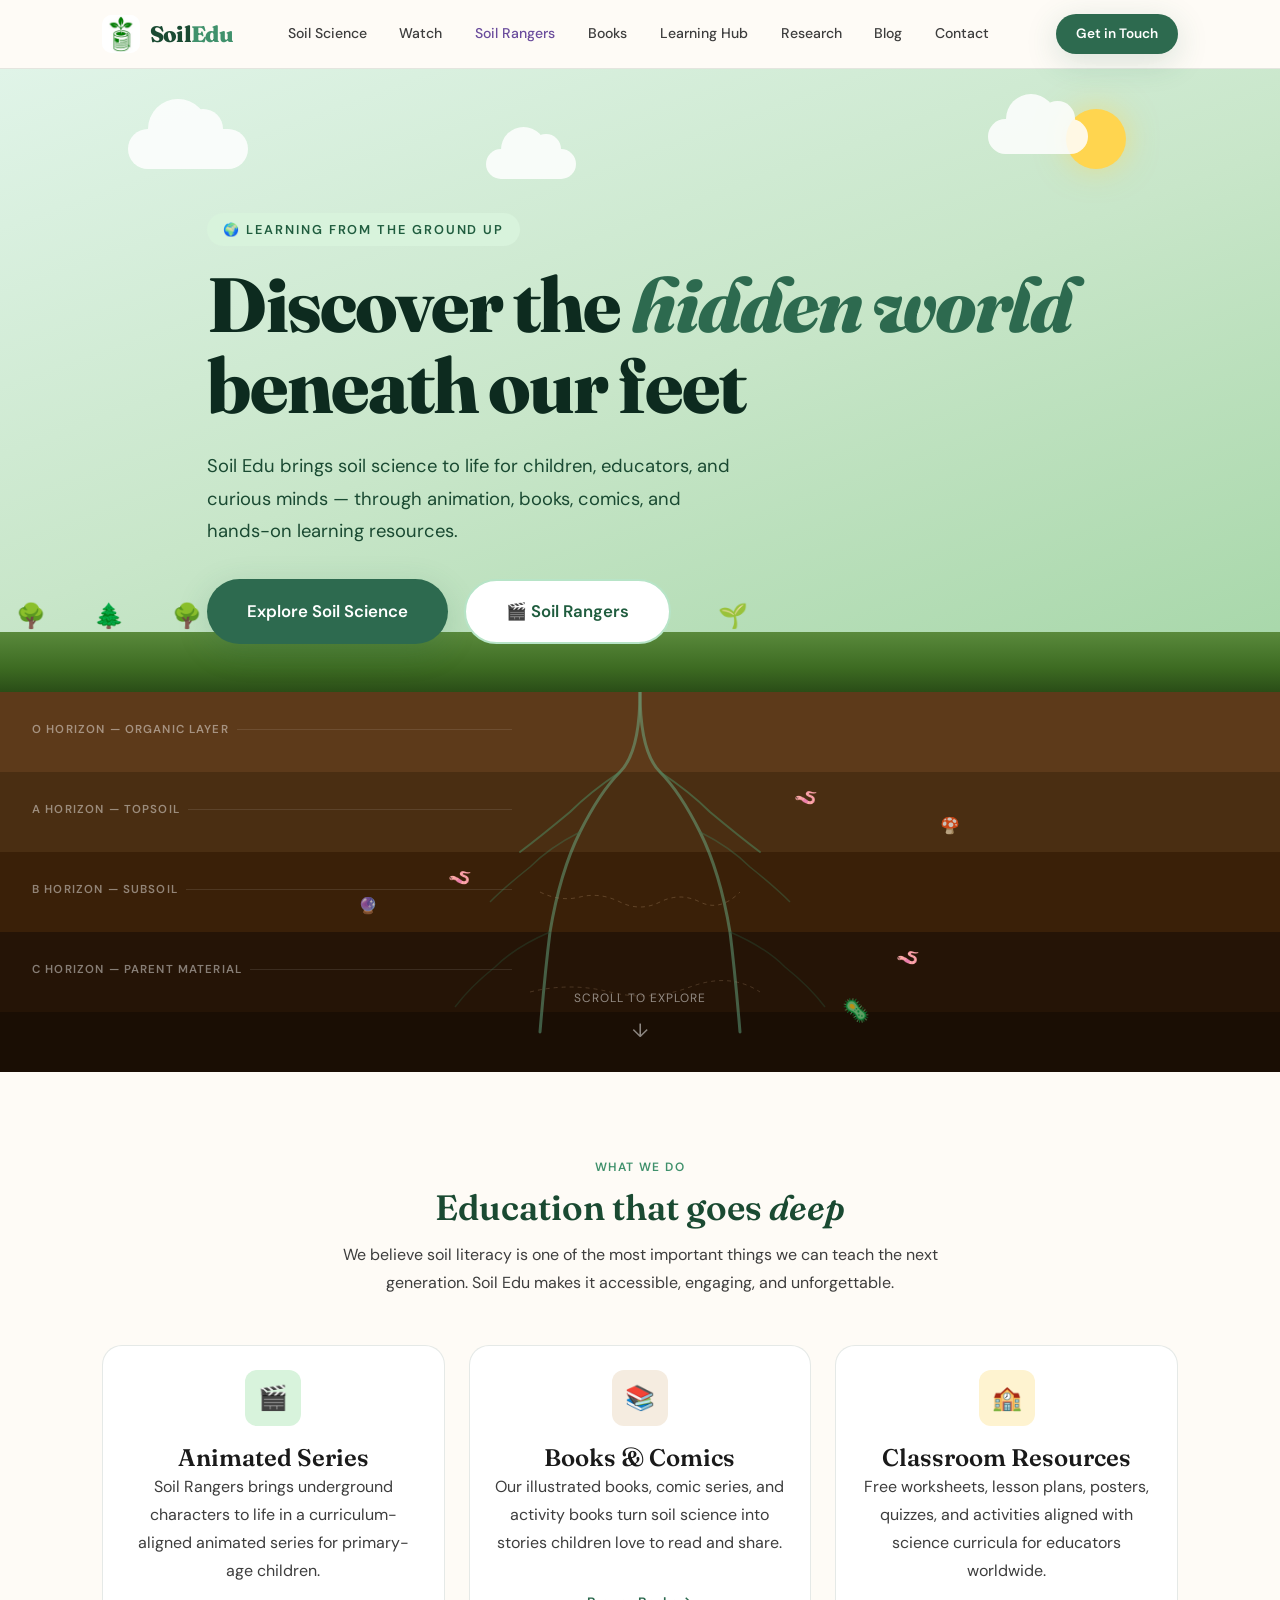
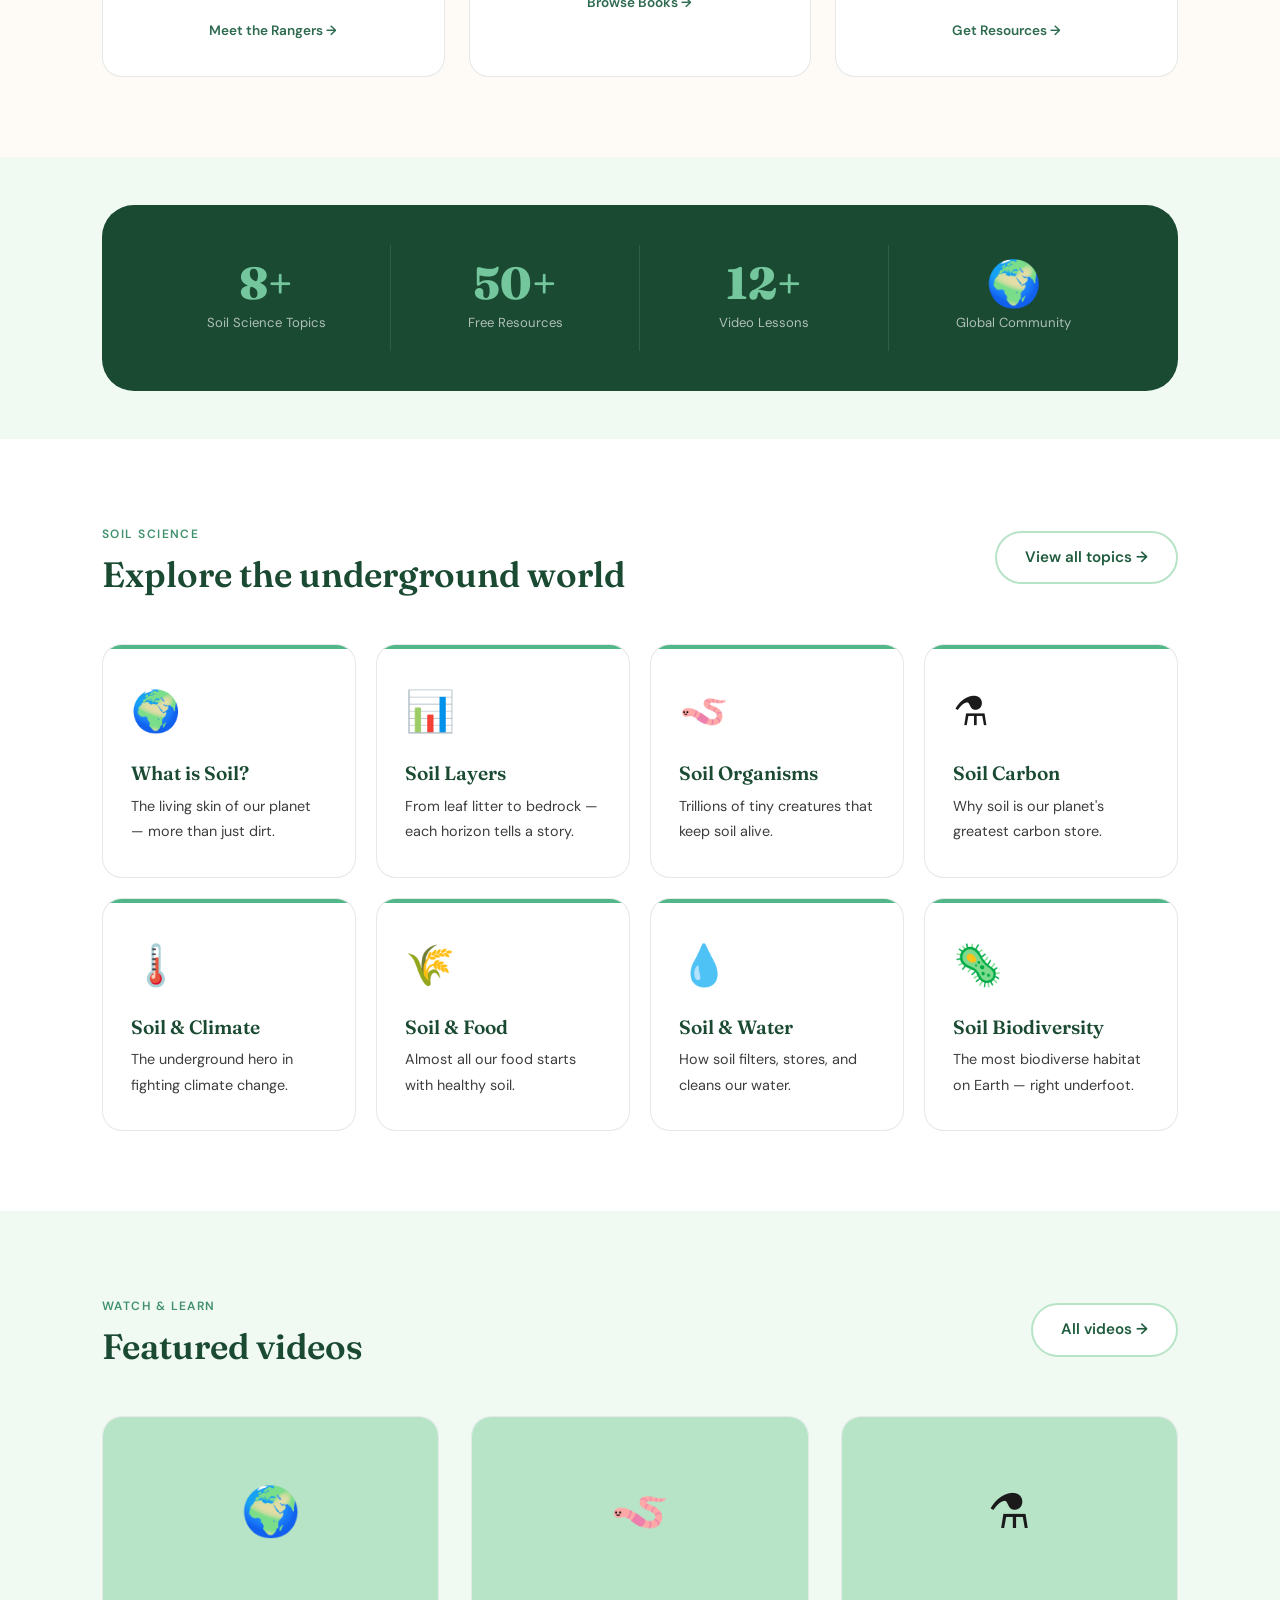
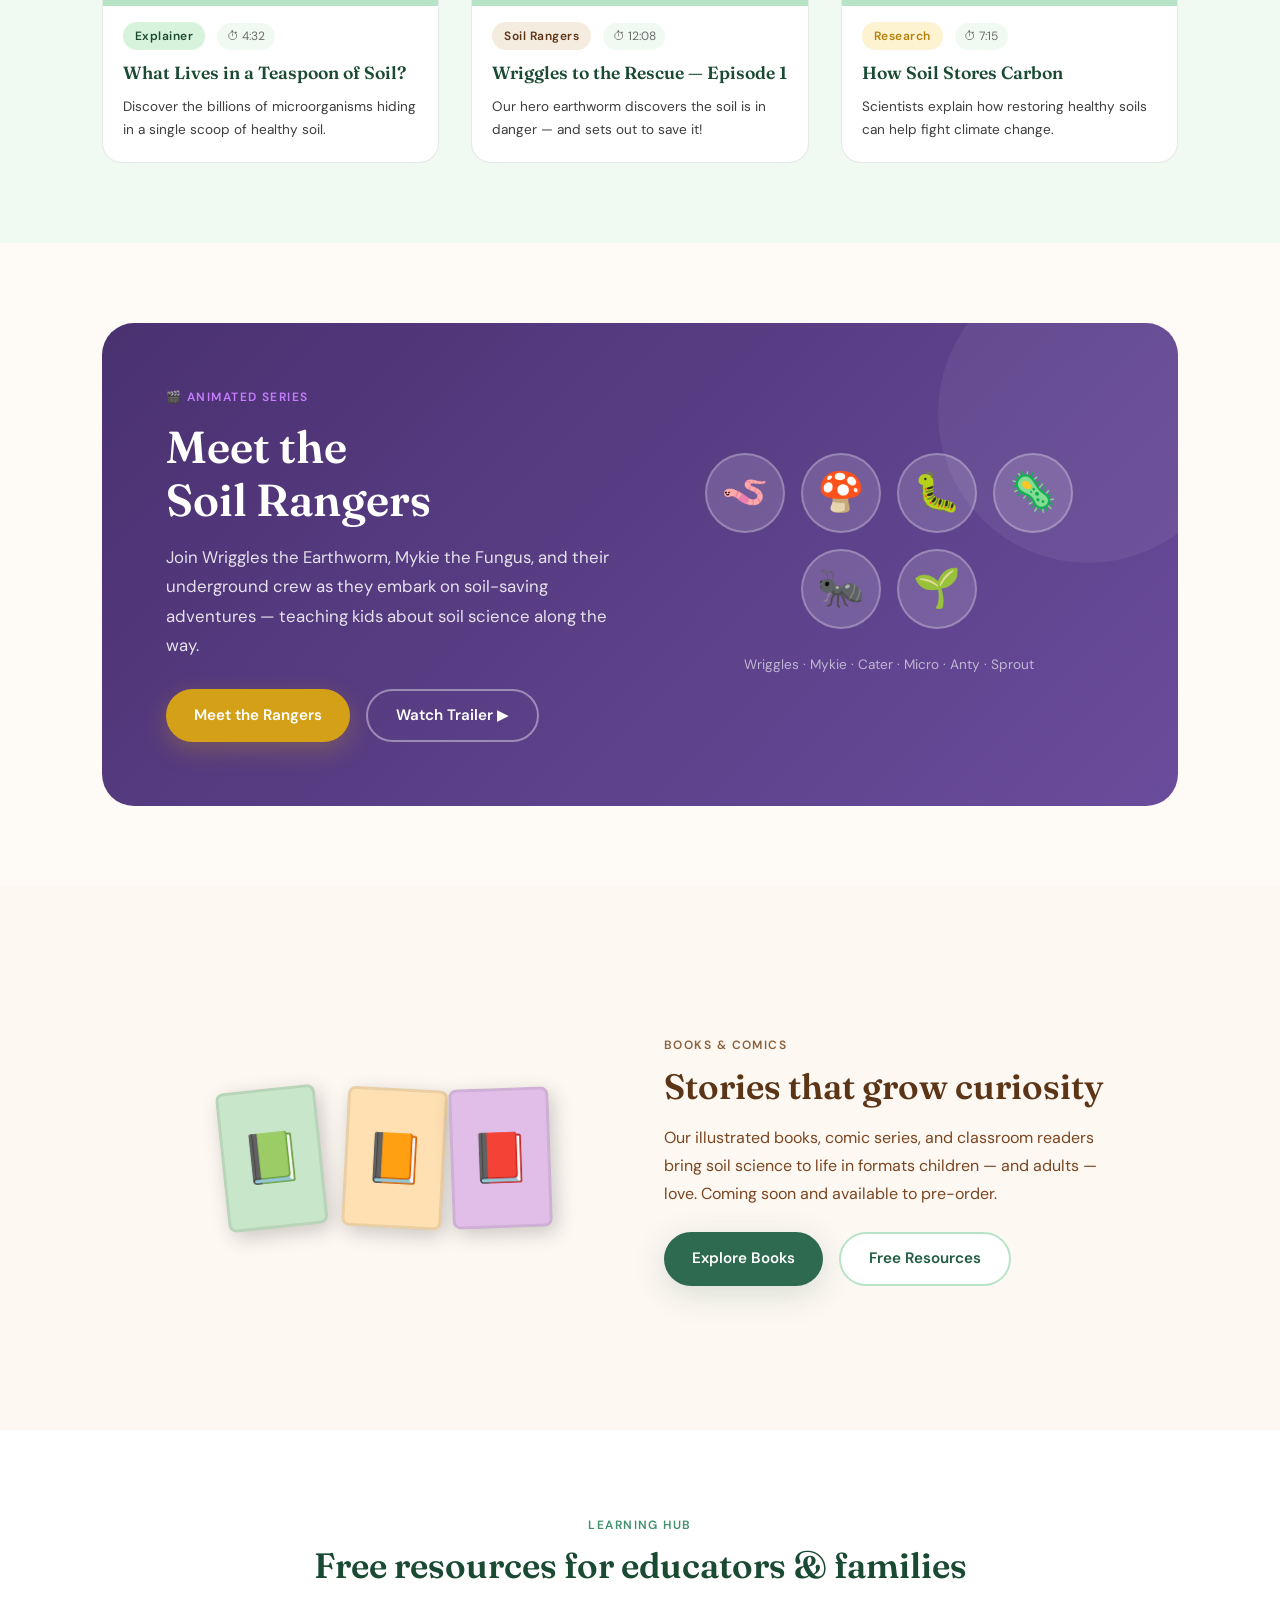
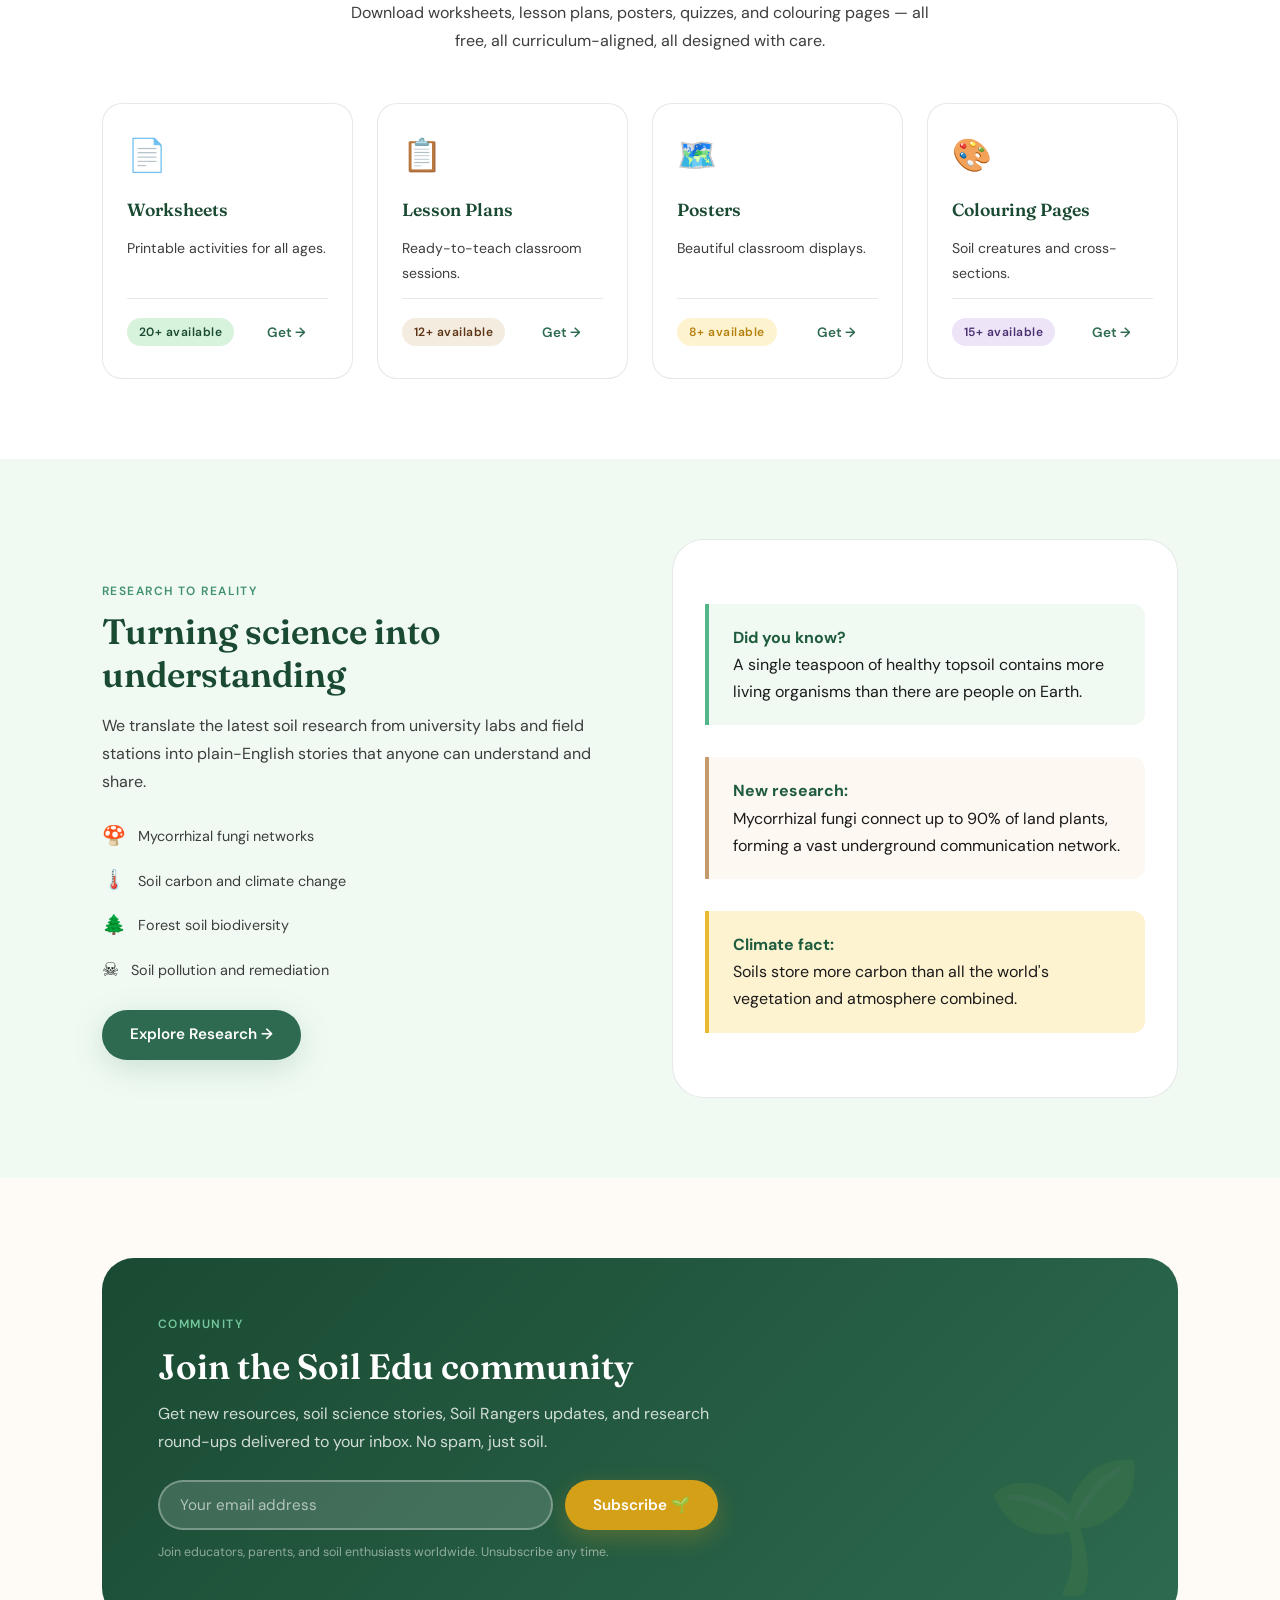
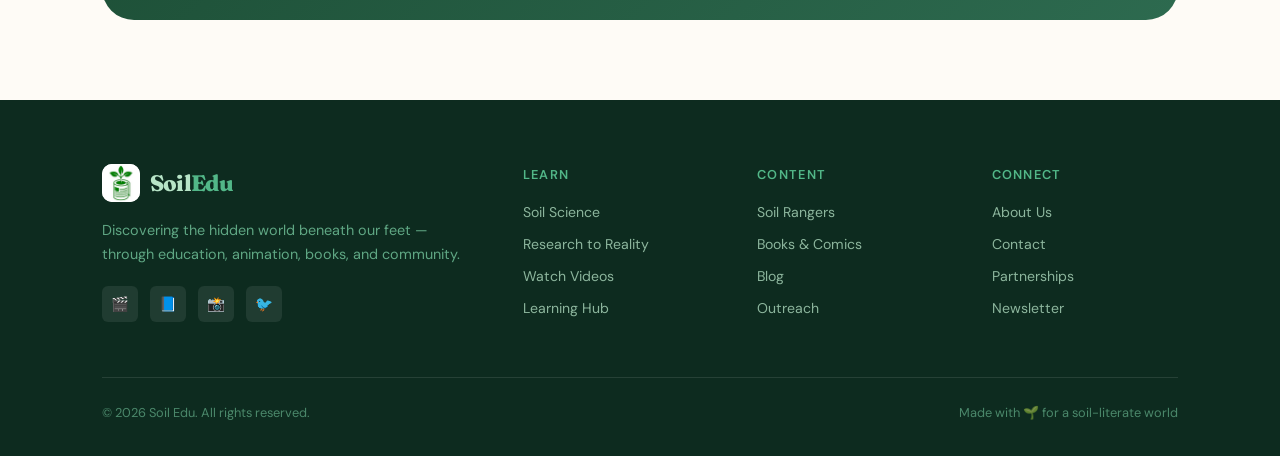
==== commit 331459a1: "Use the real Soil Edu logo in header, footer and favicon - Replace the seedling emoji logo mark with" ====
--- a/index.html
+++ b/index.html
@@ -6,6 +6,7 @@
 <title>Soil Edu — Learning from the Ground Up</title>
 <meta name="description" content="Discover the hidden world beneath our feet. Soil Edu is a soil science education platform for children, educators, and curious minds.">
 <link rel="stylesheet" href="css/style.css">
+<link rel="icon" type="image/png" href="images/favicon.png">
 <style>
 /* ── HOME-SPECIFIC ─── */
 .hero-above {
@@ -154,7 +155,7 @@
 <nav class="nav">
   <div class="nav-inner">
     <a href="index.html" class="nav-logo">
-      <div class="nav-logo-mark">🌱</div>
+      <div class="nav-logo-mark"><img src="images/logo-mark.png" alt="Soil Edu logo" width="38" height="38"></div>
       <span class="nav-logo-text">Soil<span>Edu</span></span>
     </a>
     <div class="nav-links">
@@ -551,7 +552,7 @@
     <div class="footer-grid">
       <div class="footer-brand">
         <div class="nav-logo" style="margin-bottom:0.5rem">
-          <div class="nav-logo-mark">🌱</div>
+          <div class="nav-logo-mark"><img src="images/logo-mark.png" alt="Soil Edu logo" width="38" height="38"></div>
           <span class="nav-logo-text" style="color:var(--green-200)">Soil<span style="color:var(--green-400)">Edu</span></span>
         </div>
         <p>Discovering the hidden world beneath our feet — through education, animation, books, and community.</p>
--- a/css/style.css
+++ b/css/style.css
@@ -212,9 +212,10 @@
 }
 .nav-logo-mark {
   width: 38px; height: 38px; border-radius: 10px;
-  background: var(--green-600); display: flex; align-items: center; justify-content: center;
-  font-size: 1.2rem;
-}
+  background: #fff; display: flex; align-items: center; justify-content: center;
+  overflow: hidden; flex-shrink: 0;
+}
+.nav-logo-mark img { width: 100%; height: 100%; object-fit: contain; display: block; }
 .nav-logo-text {
   font-family: var(--font-display); font-weight: 800; font-size: 1.4rem;
   color: var(--green-800); letter-spacing: -0.03em;
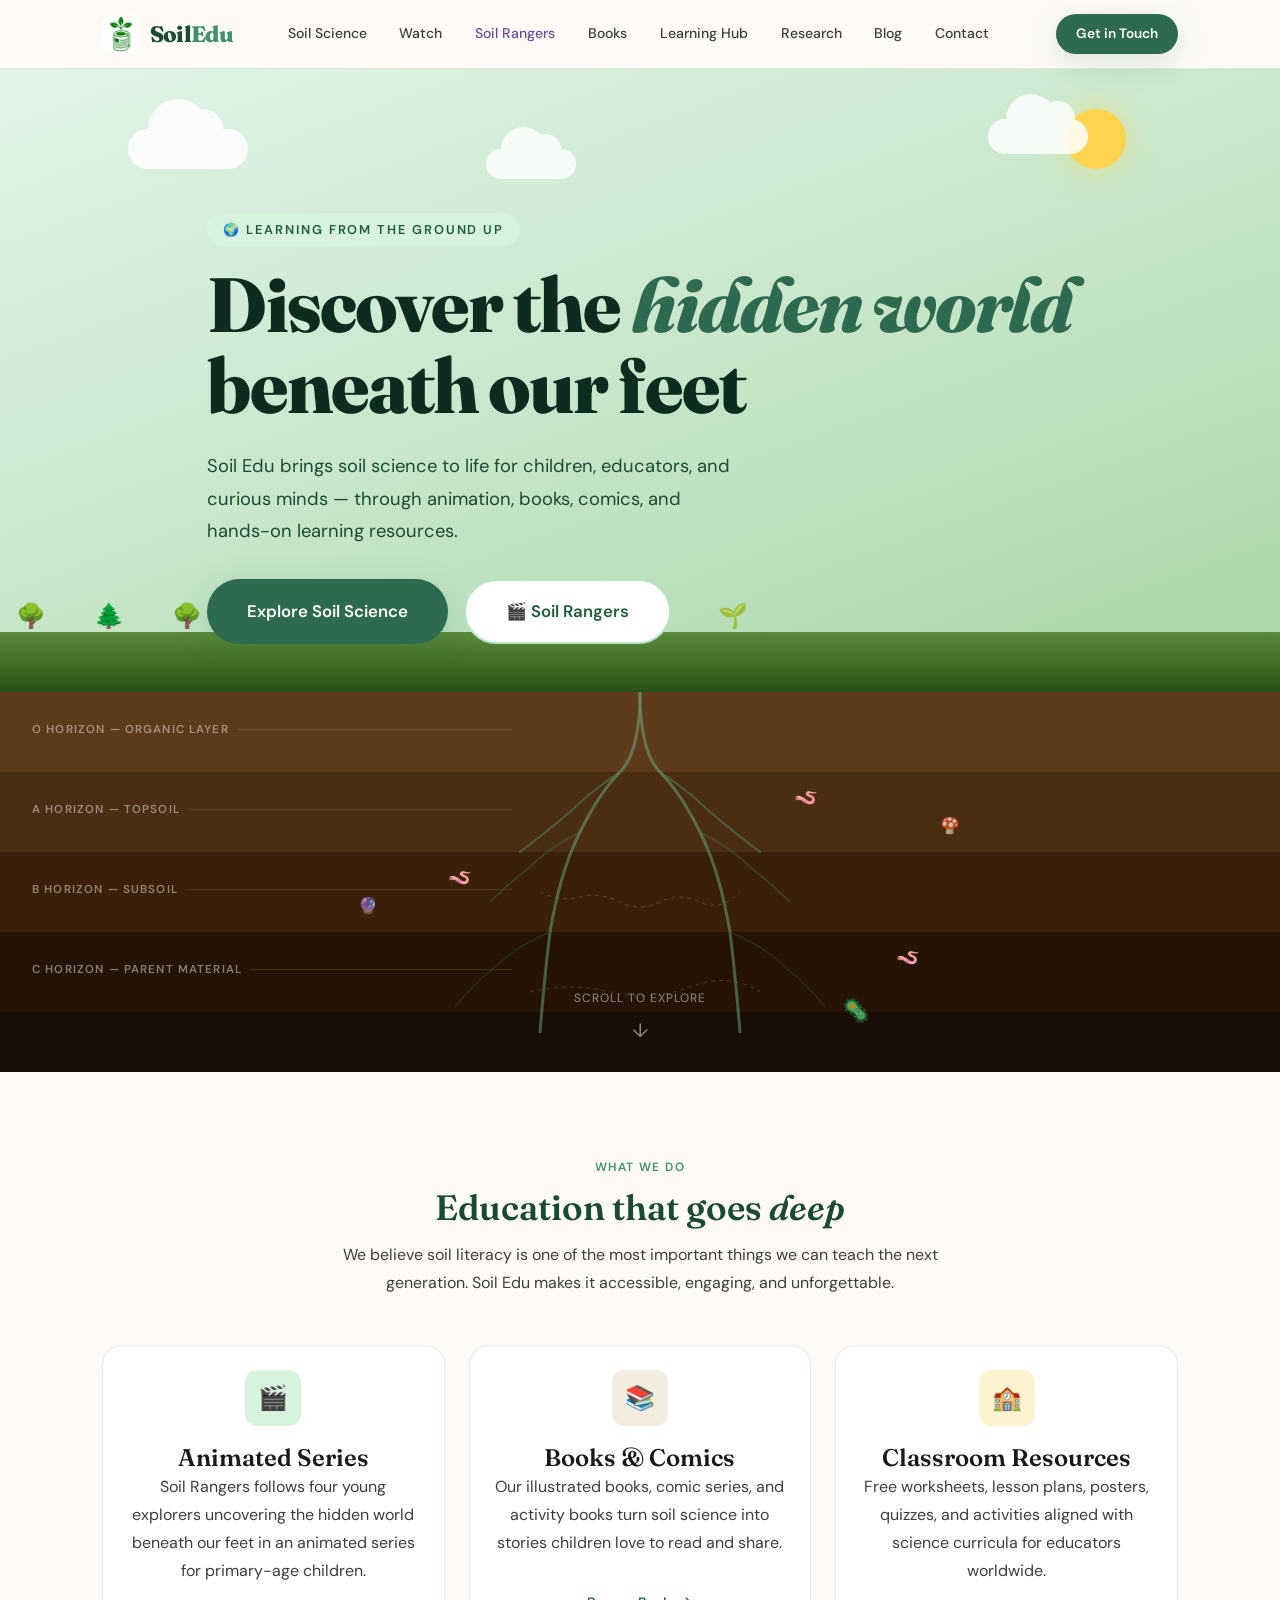
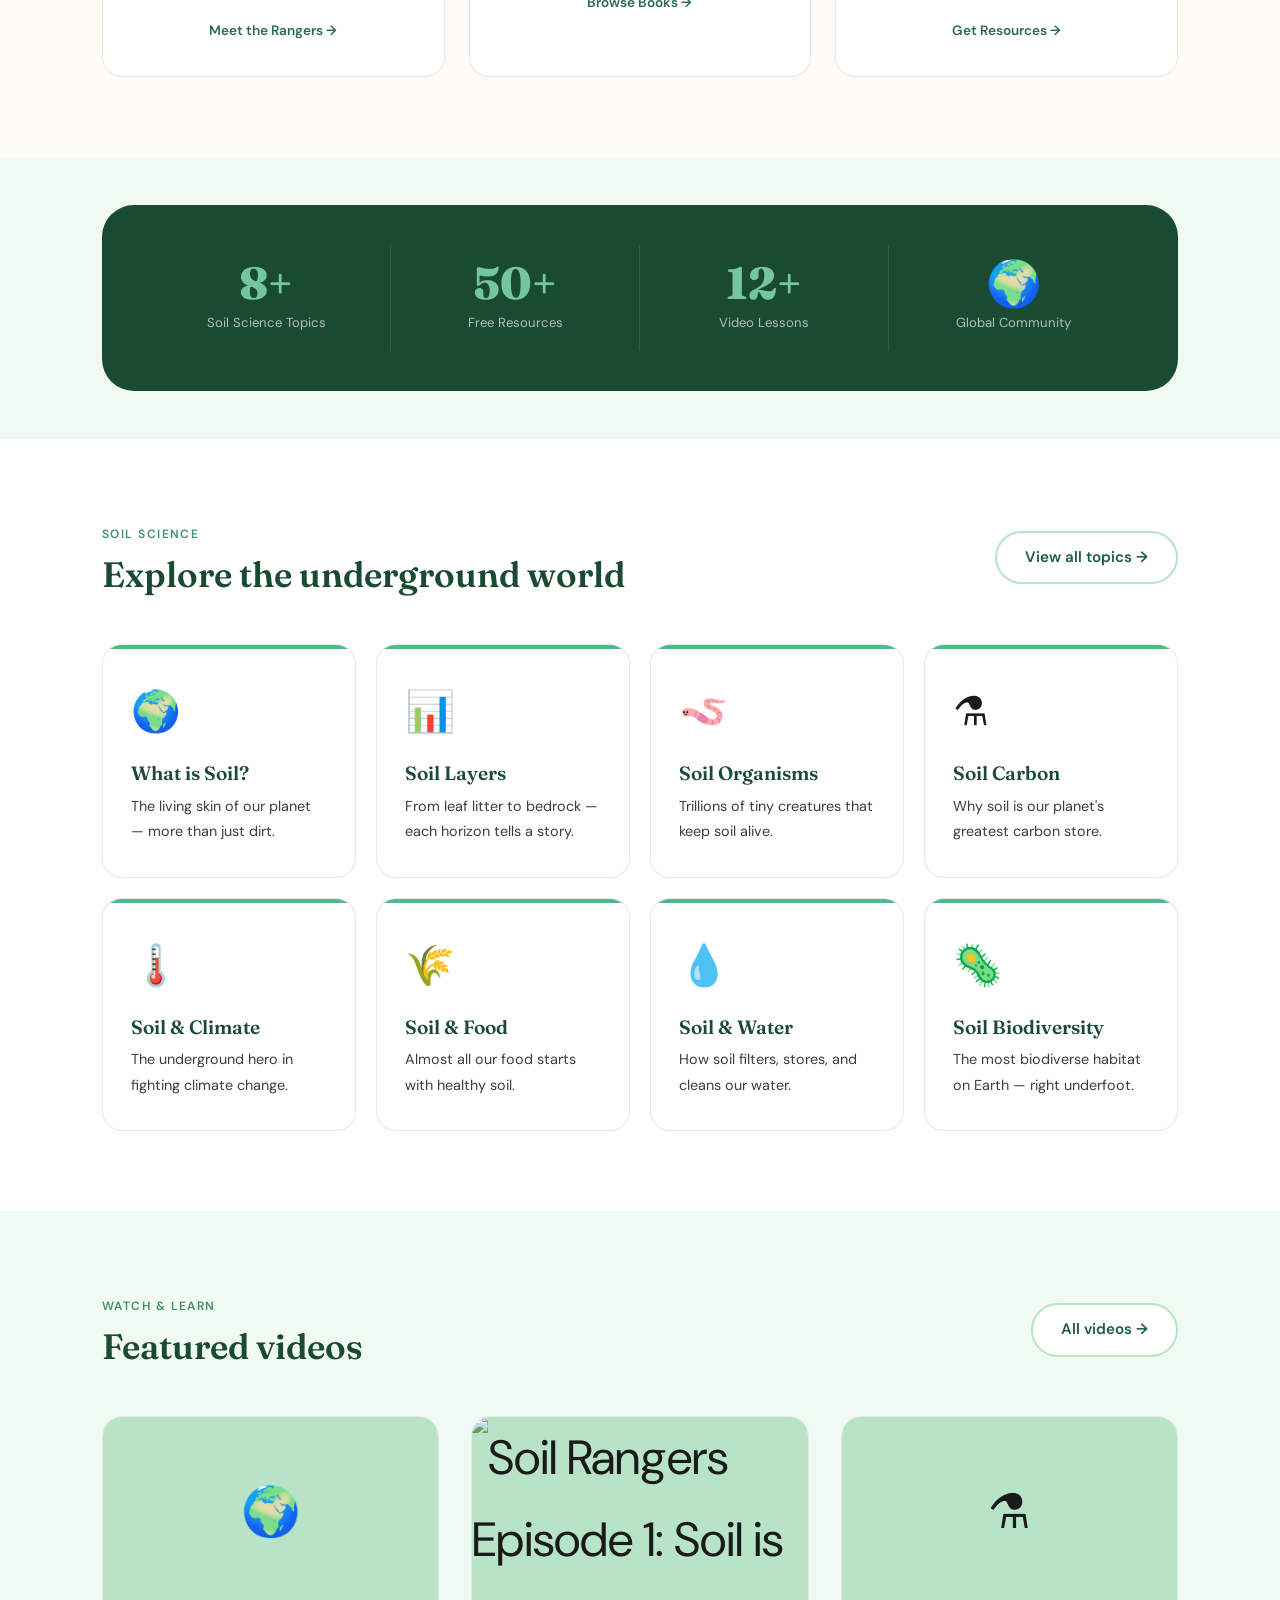
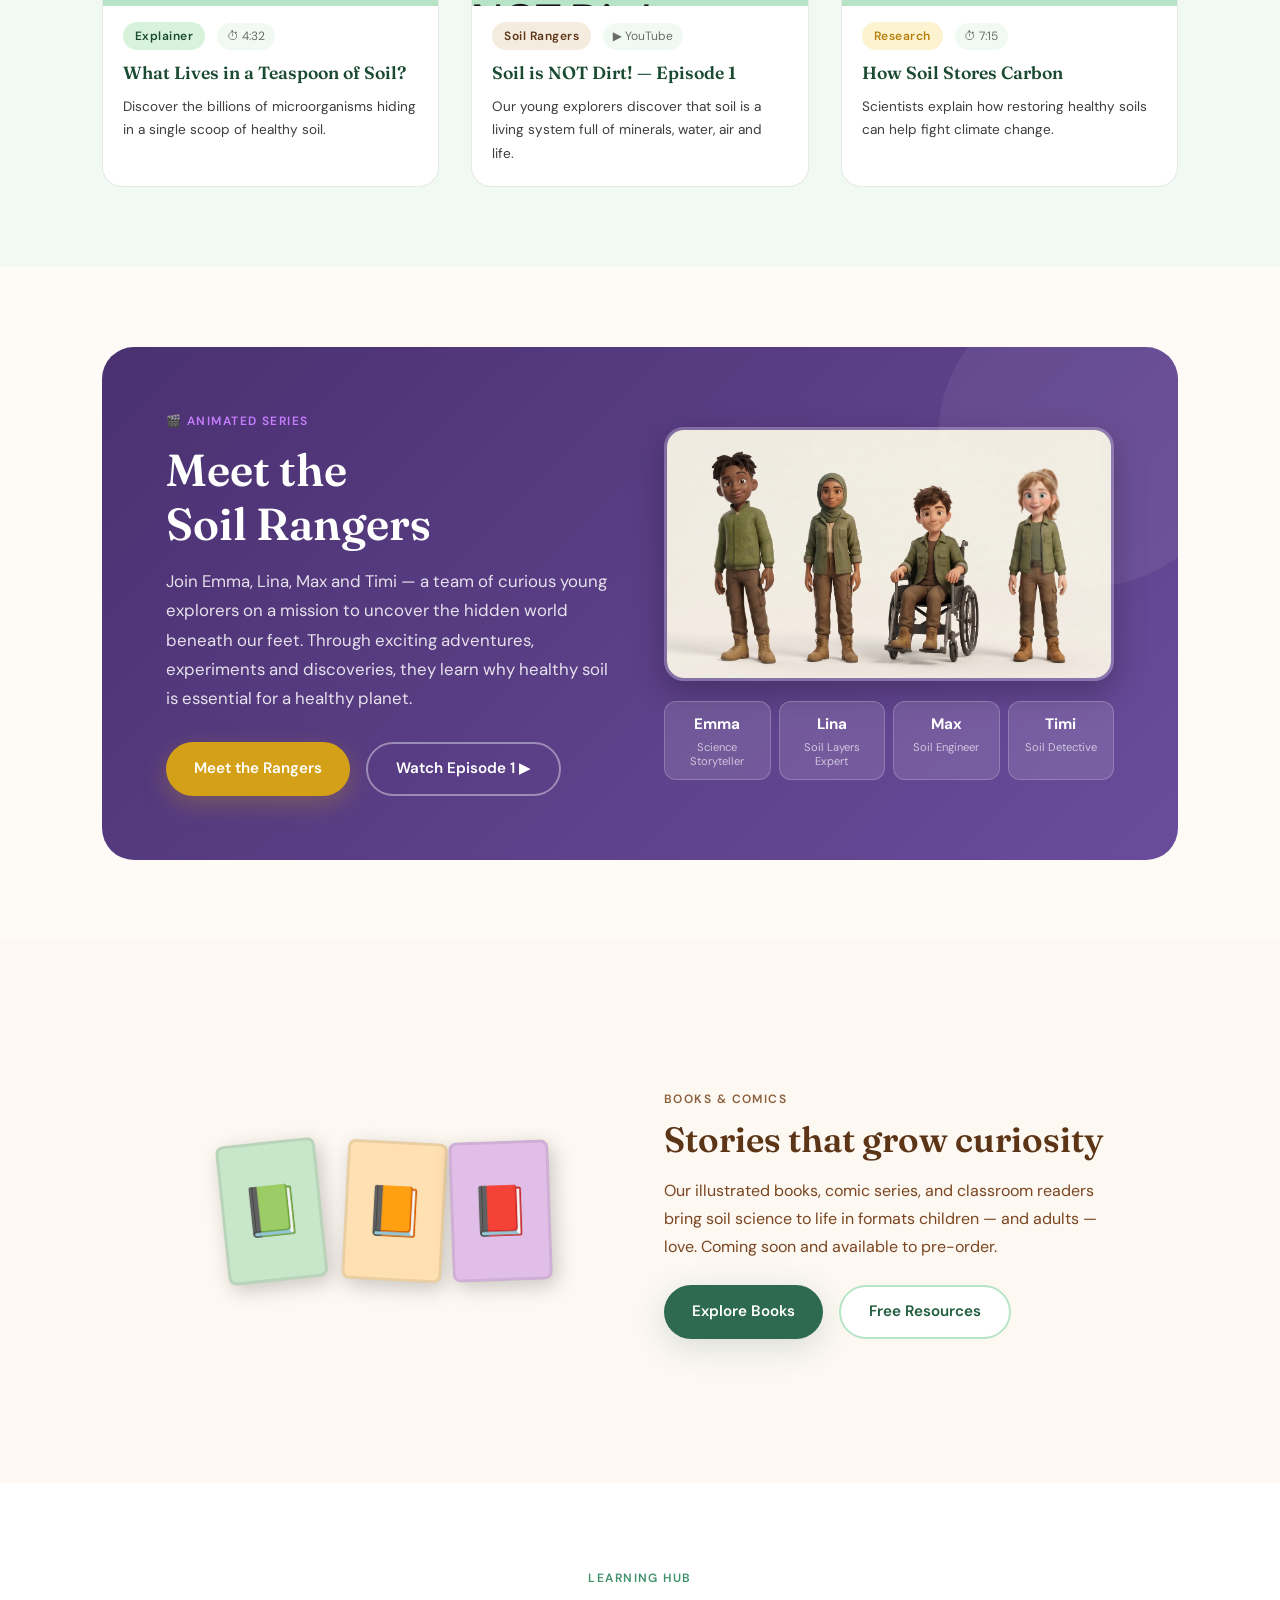
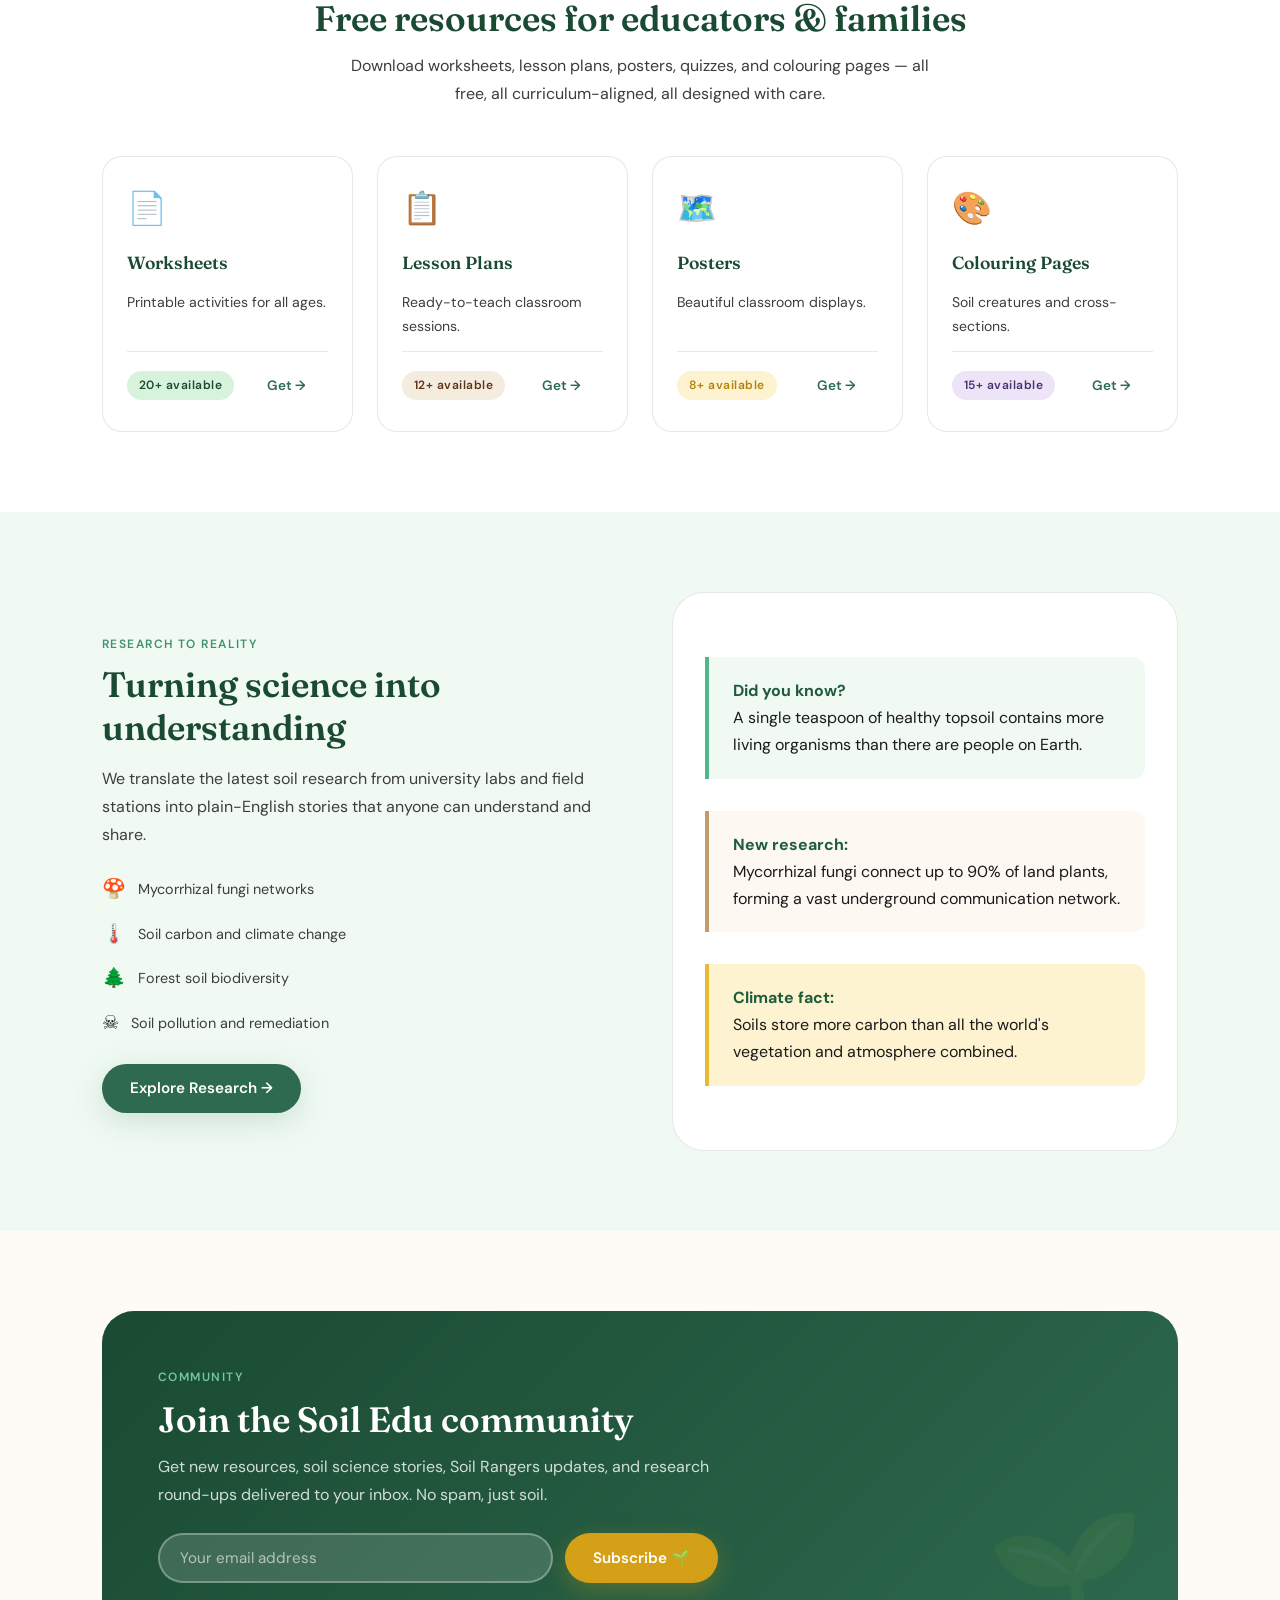
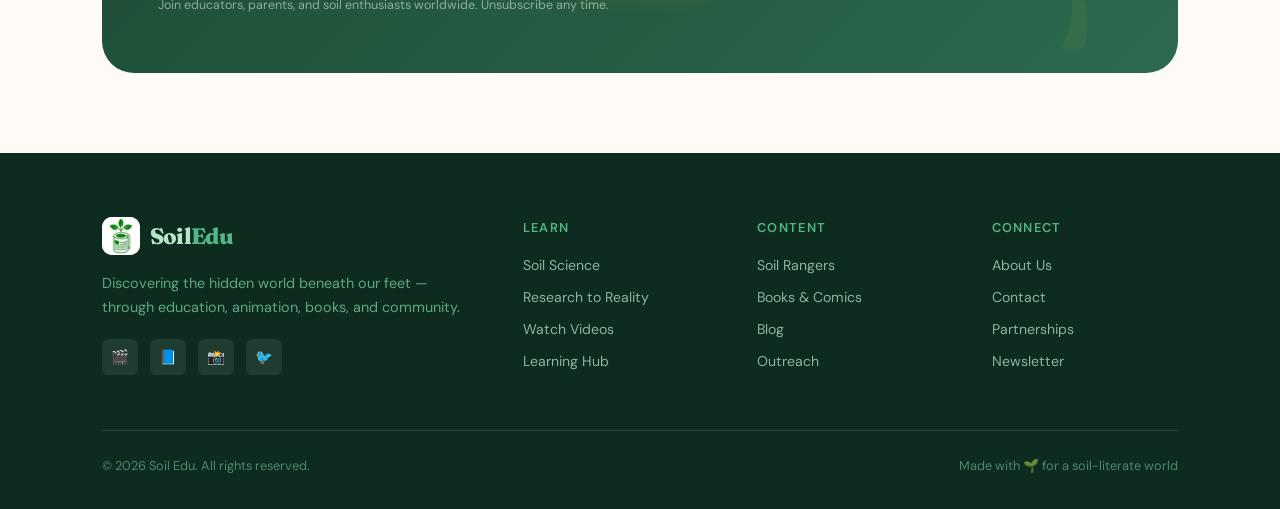
==== commit fc15d65c: "Update home page Soil Rangers spotlight with the real team - Replace emoji character bubbles with th" ====
--- a/index.html
+++ b/index.html
@@ -108,14 +108,12 @@
   width: 300px; height: 300px; border-radius: 50%;
   background: rgba(255,255,255,0.06); pointer-events: none;
 }
-.rangers-chars { display: flex; gap: 0.5rem; justify-content: center; }
-.char-bubble {
-  width: 80px; height: 80px; border-radius: 50%;
-  display: flex; align-items: center; justify-content: center; font-size: 2.4rem;
-  background: rgba(255,255,255,0.15); border: 2px solid rgba(255,255,255,0.25);
-  transition: var(--transition);
-}
-.char-bubble:hover { transform: scale(1.15) translateY(-4px); background: rgba(255,255,255,0.25); }
+.rangers-group { width: 100%; height: auto; display: block; border-radius: var(--radius-lg); border: 3px solid rgba(255,255,255,0.25); box-shadow: 0 12px 32px rgba(0,0,0,0.25); }
+.rangers-chars { display: grid; grid-template-columns: repeat(4, 1fr); gap: 0.5rem; margin-top: 1.25rem; }
+.char-chip { background: rgba(255,255,255,0.12); border: 1px solid rgba(255,255,255,0.2); border-radius: var(--radius-md); padding: 0.6rem 0.4rem; text-align: center; }
+.char-chip strong { display: block; color: var(--white); font-size: 0.95rem; }
+.char-chip span { display: block; color: rgba(255,255,255,0.65); font-size: 0.7rem; line-height: 1.3; margin-top: 0.15rem; }
+.video-thumb-img img { width: 100%; height: 100%; object-fit: cover; display: block; border-radius: inherit; }
 
 /* ── STATS BANNER ── */
 .stats-banner {
@@ -145,6 +143,7 @@
 
 @media (max-width: 768px) {
   .rangers-spotlight, .books-teaser { grid-template-columns: 1fr; padding: 2.5rem; }
+  .rangers-chars { grid-template-columns: repeat(2, 1fr); }
   .stats-banner { grid-template-columns: 1fr 1fr; }
 }
 </style>
@@ -259,7 +258,7 @@
       <div class="card card-body reveal reveal-delay-1" style="text-align:center">
         <div class="feature-icon" style="margin:0 auto 1rem">🎬</div>
         <h3>Animated Series</h3>
-        <p>Soil Rangers brings underground characters to life in a curriculum-aligned animated series for primary-age children.</p>
+        <p>Soil Rangers follows four young explorers uncovering the hidden world beneath our feet in an animated series for primary-age children.</p>
         <a href="pages/soil-rangers.html" class="btn btn-ghost btn-sm mt-3">Meet the Rangers →</a>
       </div>
       <div class="card card-body reveal reveal-delay-2" style="text-align:center">
@@ -367,17 +366,17 @@
           <p style="font-size:0.85rem;margin-top:0.4rem">Discover the billions of microorganisms hiding in a single scoop of healthy soil.</p>
         </div>
       </div>
-      <div class="video-wrapper reveal reveal-delay-2">
-        <div class="video-thumb-img">🪱</div>
+      <a href="https://www.youtube.com/watch?v=GiFAxo3YUXU" target="_blank" rel="noopener" class="video-wrapper reveal reveal-delay-2" style="display:block;color:inherit;text-decoration:none">
+        <div class="video-thumb-img"><img src="https://i.ytimg.com/vi/GiFAxo3YUXU/hqdefault.jpg" alt="Soil Rangers Episode 1: Soil is NOT Dirt!" loading="lazy"></div>
         <div class="video-info">
           <div class="blog-meta">
             <span class="badge badge-brown">Soil Rangers</span>
-            <span class="video-duration">⏱ 12:08</span>
+            <span class="video-duration">▶ YouTube</span>
           </div>
-          <h4 style="color:var(--green-800);margin-top:0.5rem">Wriggles to the Rescue — Episode 1</h4>
-          <p style="font-size:0.85rem;margin-top:0.4rem">Our hero earthworm discovers the soil is in danger — and sets out to save it!</p>
-        </div>
-      </div>
+          <h4 style="color:var(--green-800);margin-top:0.5rem">Soil is NOT Dirt! — Episode 1</h4>
+          <p style="font-size:0.85rem;margin-top:0.4rem">Our young explorers discover that soil is a living system full of minerals, water, air and life.</p>
+        </div>
+      </a>
       <div class="video-wrapper reveal reveal-delay-3">
         <div class="video-thumb-img">⚗️</div>
         <div class="video-info">
@@ -400,22 +399,20 @@
       <div>
         <span style="font-size:0.75rem;font-weight:600;letter-spacing:0.12em;text-transform:uppercase;color:var(--purple-300);display:block;margin-bottom:0.75rem">🎬 Animated Series</span>
         <h2 style="color:white;font-size:clamp(1.8rem,3.5vw,2.8rem)">Meet the<br>Soil Rangers</h2>
-        <p style="color:rgba(255,255,255,0.85);margin:1rem 0 1.75rem;font-size:1.05rem">Join Wriggles the Earthworm, Mykie the Fungus, and their underground crew as they embark on soil-saving adventures — teaching kids about soil science along the way.</p>
+        <p style="color:rgba(255,255,255,0.85);margin:1rem 0 1.75rem;font-size:1.05rem">Join Emma, Lina, Max and Timi — a team of curious young explorers on a mission to uncover the hidden world beneath our feet. Through exciting adventures, experiments and discoveries, they learn why healthy soil is essential for a healthy planet.</p>
         <div style="display:flex;gap:1rem;flex-wrap:wrap">
           <a href="pages/soil-rangers.html" class="btn btn-gold">Meet the Rangers</a>
-          <a href="pages/watch.html" class="btn" style="border:2px solid rgba(255,255,255,0.4);color:white;border-radius:var(--radius-pill);padding:0.75rem 1.75rem;font-size:0.95rem;font-weight:600">Watch Trailer ▶</a>
+          <a href="https://www.youtube.com/watch?v=GiFAxo3YUXU" target="_blank" rel="noopener" class="btn" style="border:2px solid rgba(255,255,255,0.4);color:white;border-radius:var(--radius-pill);padding:0.75rem 1.75rem;font-size:0.95rem;font-weight:600">Watch Episode 1 ▶</a>
         </div>
       </div>
       <div>
-        <div class="rangers-chars" style="flex-wrap:wrap;gap:1rem">
-          <div class="char-bubble">🪱</div>
-          <div class="char-bubble">🍄</div>
-          <div class="char-bubble">🐛</div>
-          <div class="char-bubble">🦠</div>
-          <div class="char-bubble">🐜</div>
-          <div class="char-bubble">🌱</div>
-        </div>
-        <p style="text-align:center;color:rgba(255,255,255,0.6);font-size:0.85rem;margin-top:1.5rem">Wriggles · Mykie · Cater · Micro · Anty · Sprout</p>
+        <a href="pages/soil-rangers.html#characters"><img src="images/soil-rangers/group.jpg" alt="The Soil Rangers team: Timi, Lina, Max and Emma" class="rangers-group" width="1379" height="770" loading="lazy"></a>
+        <div class="rangers-chars">
+          <div class="char-chip"><strong>Emma</strong><span>Science Storyteller</span></div>
+          <div class="char-chip"><strong>Lina</strong><span>Soil Layers Expert</span></div>
+          <div class="char-chip"><strong>Max</strong><span>Soil Engineer</span></div>
+          <div class="char-chip"><strong>Timi</strong><span>Soil Detective</span></div>
+        </div>
       </div>
     </div>
   </div>
